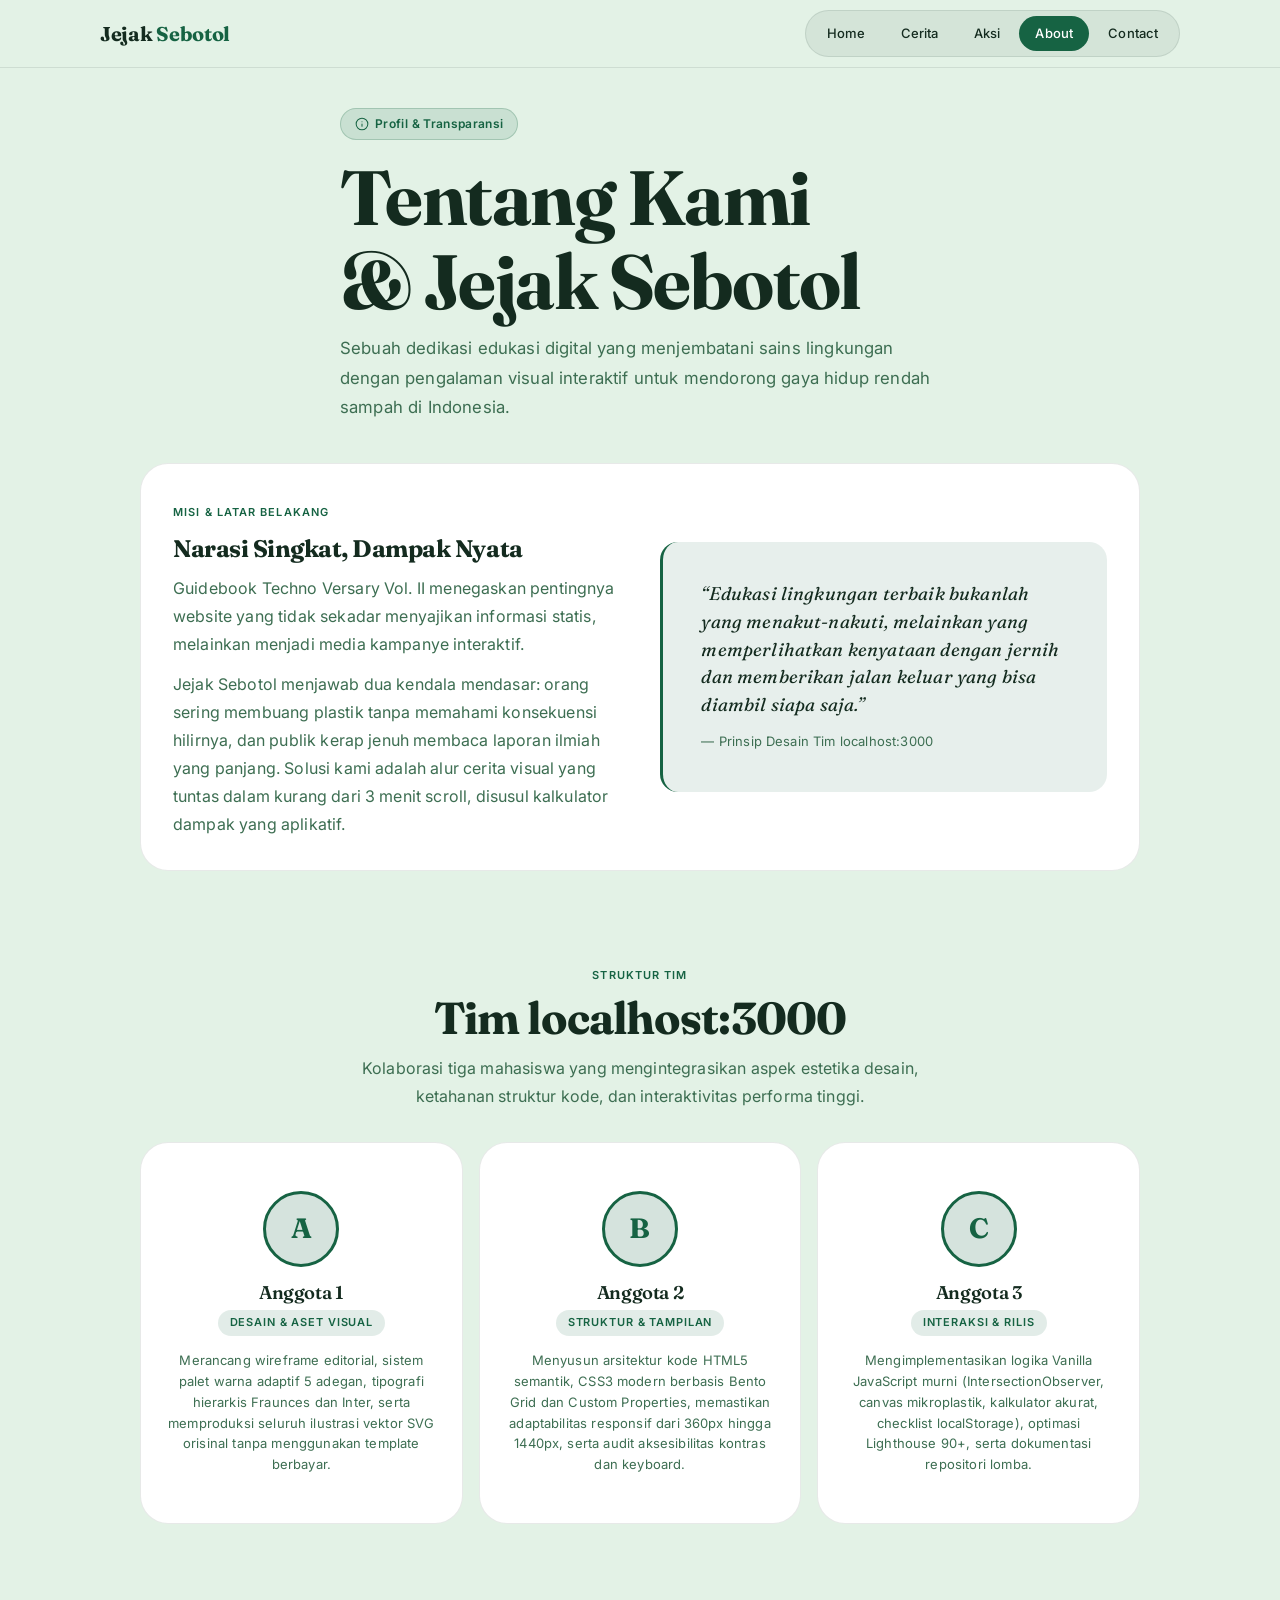
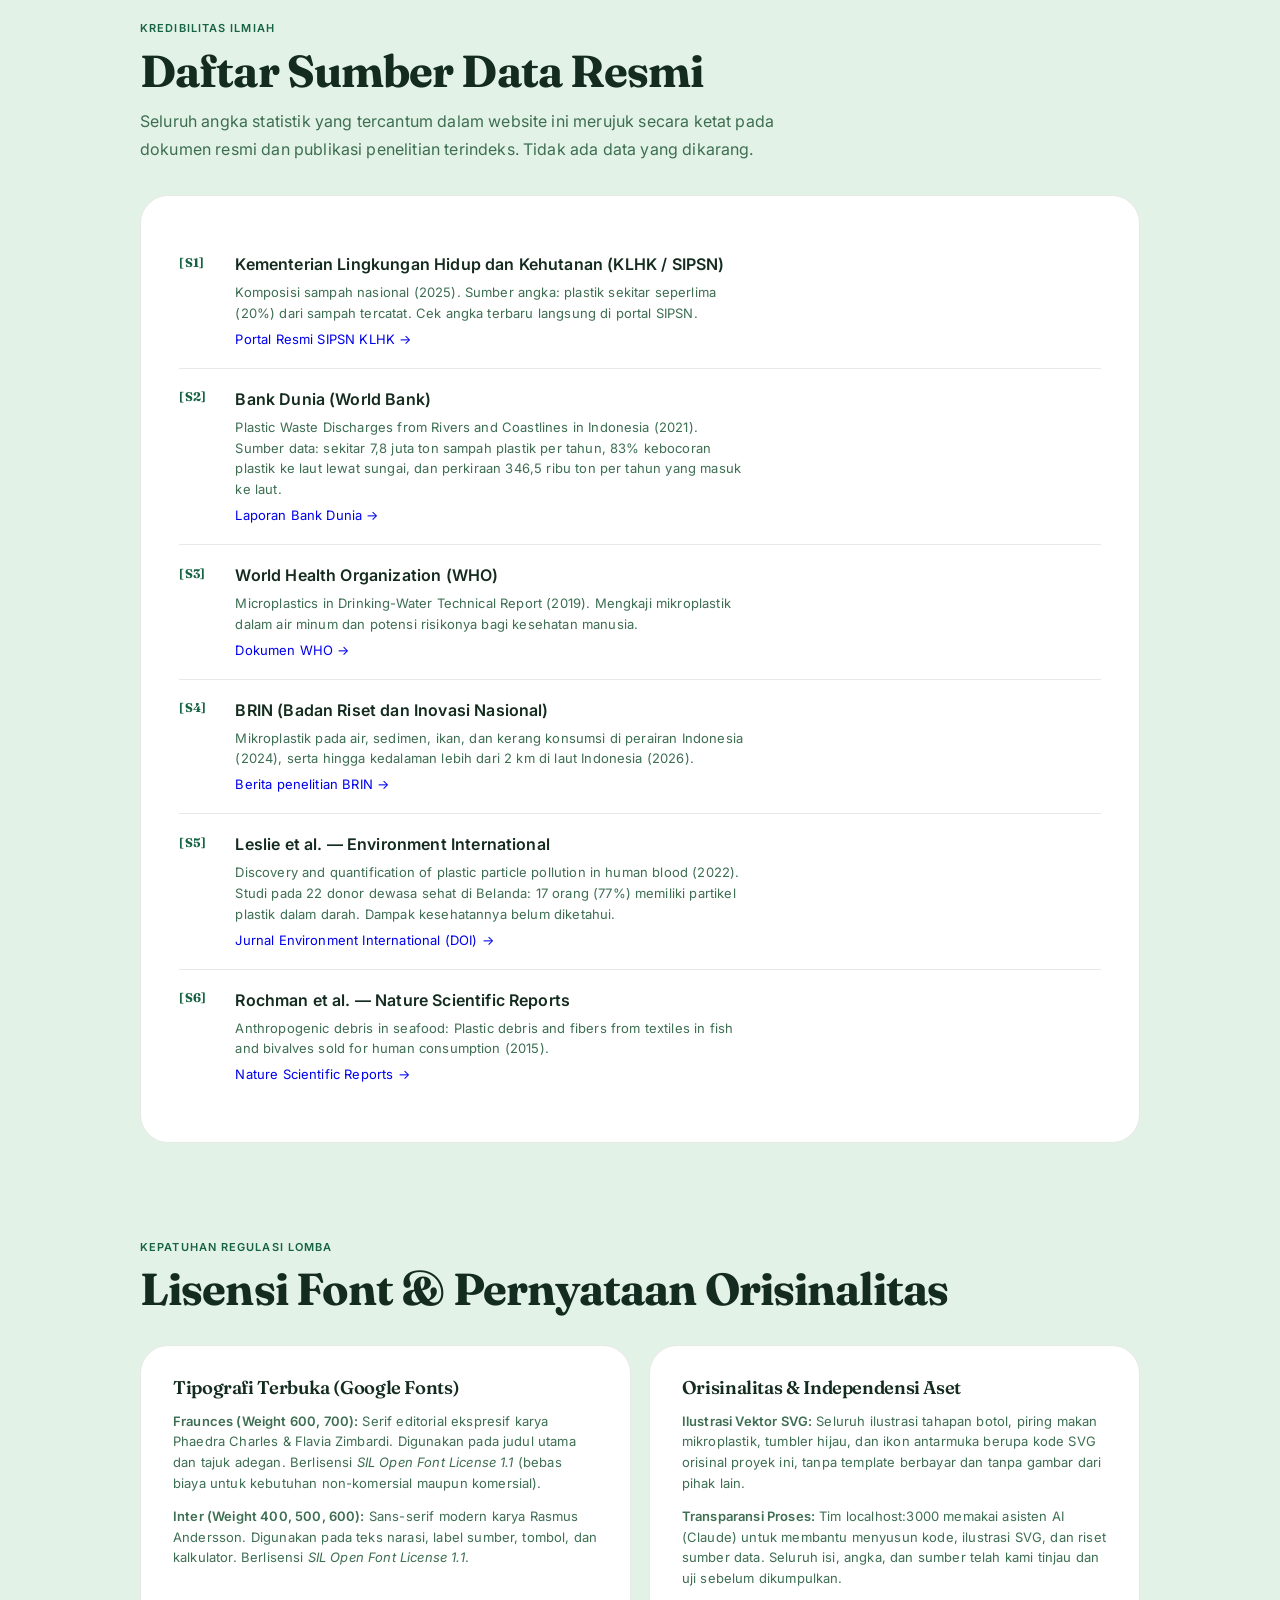
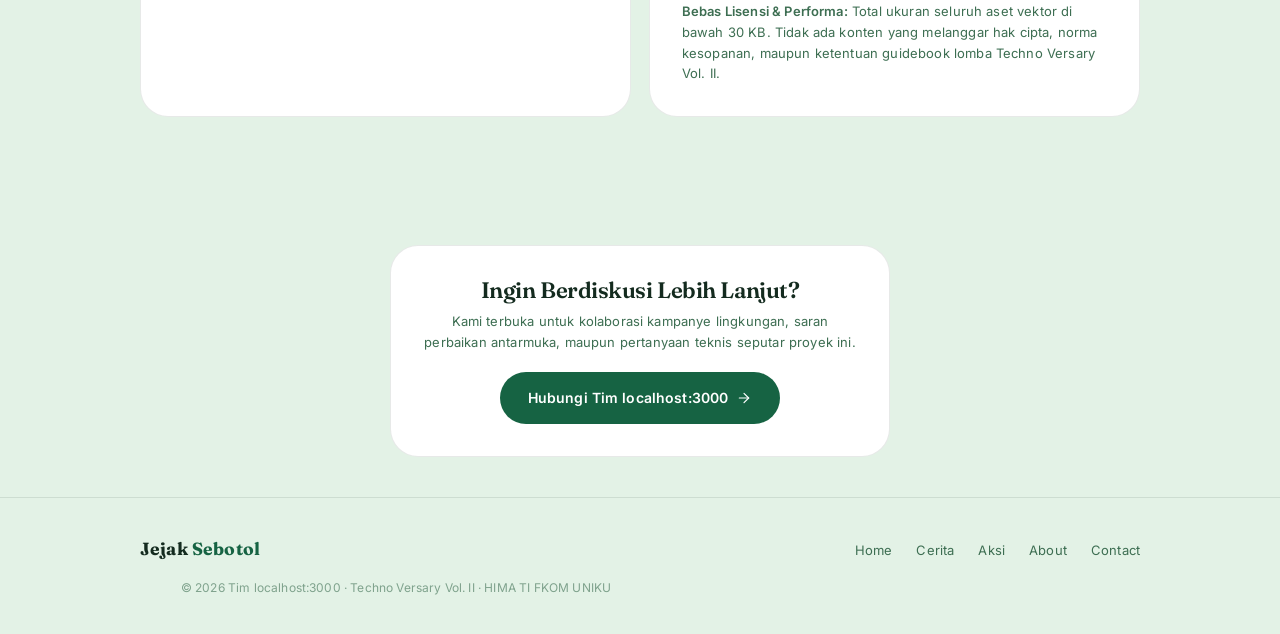
==== about.html @ f209c32a "first commit" ====
<!DOCTYPE html>
<html lang="id">
<head>
  <meta charset="UTF-8">
  <meta name="viewport" content="width=device-width, initial-scale=1.0">
  <title>About | Jejak Sebotol — Tim localhost:3000 &amp; Transparansi Data</title>
  <meta name="description" content="Profil pengembang Tim localhost:3000, pembagian peran anggota, misi edukasi lingkungan, rincian sumber data resmi, serta transparansi lisensi font dan aset orisinal.">
  <meta name="theme-color" content="#E3F2E6">

  <!-- Google Fonts: Fraunces (600, 700) + Inter (400, 500, 600) -->
  <link rel="preconnect" href="https://fonts.googleapis.com">
  <link rel="preconnect" href="https://fonts.gstatic.com" crossorigin>
  <link rel="stylesheet" href="https://fonts.googleapis.com/css2?family=Fraunces:ital,opsz,wght@0,9..144,600;0,9..144,700;1,9..144,600&family=Inter:wght@400;500;600&display=swap">

  <link rel="stylesheet" href="css/style.css">
  <link rel="stylesheet" href="css/animations.css">
  <noscript><style>.fade-up{opacity:1!important;transform:none!important}</style></noscript>
  <link rel="icon" href="data:image/svg+xml,%3Csvg xmlns='http://www.w3.org/2000/svg' viewBox='0 0 60 140'%3E%3Crect x='22' y='2' width='16' height='12' rx='3' fill='%231E6FD9'/%3E%3Cpath d='M20 14h20l8 22v92a8 8 0 0 1-8 8H20a8 8 0 0 1-8-8V36z' fill='%23BFE3F2' stroke='%231E6FD9' stroke-width='3'/%3E%3C/svg%3E">
</head>
<body data-theme="aksi">
  <!-- Skip link -->
  <a href="#main-content" class="skip-link">Langsung ke konten utama</a>

  <!-- ══ NAVBAR KAPSUL ══ -->
  <header class="navbar" role="banner">
    <div class="navbar__inner">
      <a href="index.html" class="logo" aria-label="Jejak Sebotol — Halaman Utama">
        Jejak <span class="logo__accent">Sebotol</span>
      </a>

      <button class="nav-toggle" aria-label="Buka menu navigasi" aria-expanded="false" aria-controls="nav-links">
        <span></span><span></span><span></span>
      </button>

      <nav aria-label="Navigasi utama">
        <ul class="nav-links" id="nav-links" role="list">
          <li><a href="index.html">Home</a></li>
          <li><a href="cerita.html">Cerita</a></li>
          <li><a href="aksi.html">Aksi</a></li>
          <li><a href="about.html">About</a></li>
          <li><a href="contact.html">Contact</a></li>
        </ul>
      </nav>
    </div>
  </header>

  <!-- ══ MAIN CONTENT ══ -->
  <main id="main-content">

    <!-- ── HEADER HALAMAN ── -->
    <section class="section section--tight" aria-labelledby="about-title">
      <div class="container" style="max-width: 68ch;">
        <div class="chip mb-2">
          <svg width="14" height="14" viewBox="0 0 24 24" fill="none" stroke="currentColor" stroke-width="1.75" stroke-linecap="round" stroke-linejoin="round" aria-hidden="true"><circle cx="12" cy="12" r="10"/><line x1="12" y1="16" x2="12" y2="12"/><line x1="12" y1="8" x2="12.01" y2="8"/></svg>
          <span>Profil &amp; Transparansi</span>
        </div>
        <h1 id="about-title" class="fade-up">Tentang Kami &amp; Jejak Sebotol</h1>
        <p class="fade-up text-muted" style="margin-top: 0.6rem; font-size: 1.05rem;">
          Sebuah dedikasi edukasi digital yang menjembatani sains lingkungan dengan pengalaman visual interaktif untuk mendorong gaya hidup rendah sampah di Indonesia.
        </p>
      </div>
    </section>

    <!-- ── MISI KAMPANYE ── -->
    <section class="section" aria-labelledby="mission-title" style="padding-top: 0;">
      <div class="container">
        <div class="card fade-up" style="display: grid; grid-template-columns: 1fr 1fr; gap: 2.5rem; align-items: center;">

          <div class="flow-sm">
            <span class="label-xs text-accent">Misi &amp; Latar Belakang</span>
            <h2 id="mission-title" style="font-size: 1.5rem;">Narasi Singkat, Dampak Nyata</h2>
            <p class="text-muted">
              Guidebook Techno Versary Vol. II menegaskan pentingnya website yang tidak sekadar menyajikan informasi statis, melainkan menjadi media kampanye interaktif.
            </p>
            <p class="text-muted">
              Jejak Sebotol menjawab dua kendala mendasar: orang sering membuang plastik tanpa memahami konsekuensi hilirnya, dan publik kerap jenuh membaca laporan ilmiah yang panjang. Solusi kami adalah alur cerita visual yang tuntas dalam kurang dari 3 menit scroll, disusul kalkulator dampak yang aplikatif.
            </p>
          </div>

          <div style="background: color-mix(in srgb, var(--accent) 10%, transparent); padding: clamp(1.5rem, 3vw, 2.5rem); border-radius: var(--r-md); border-left: 3px solid var(--accent);">
            <blockquote style="font-family: 'Fraunces', serif; font-size: 1.15rem; line-height: 1.5; color: var(--fg); font-style: italic;">
              &ldquo;Edukasi lingkungan terbaik bukanlah yang menakut-nakuti, melainkan yang memperlihatkan kenyataan dengan jernih dan memberikan jalan keluar yang bisa diambil siapa saja.&rdquo;
            </blockquote>
            <cite style="display: block; margin-top: 0.75rem; font-size: 0.8125rem; color: var(--fg-muted); font-style: normal;">
              &mdash; Prinsip Desain Tim localhost:3000
            </cite>
          </div>

        </div>
      </div>
    </section>

    <!-- ── PROFIL TIM (3 ANGGOTA) ── -->
    <section class="section" aria-labelledby="team-heading" style="padding-top: 0;">
      <div class="container">

        <div class="text-center mb-4 fade-up" style="max-width: 58ch; margin-inline: auto;">
          <span class="label-xs text-accent">Struktur Tim</span>
          <h2 id="team-heading" style="margin-top: 0.35rem;">Tim localhost:3000</h2>
          <p class="text-muted">Kolaborasi tiga mahasiswa yang mengintegrasikan aspek estetika desain, ketahanan struktur kode, dan interaktivitas performa tinggi.</p>
        </div>

        <div class="team-grid">

          <!-- Anggota 1 -->
          <article class="team-card fade-up">
            <div class="team-avatar" aria-hidden="true">A</div>
            <h3 style="font-size: 1.15rem;">Anggota 1</h3>
            <span class="team-role">Desain &amp; Aset Visual</span>
            <p class="text-sm text-muted">
              Merancang wireframe editorial, sistem palet warna adaptif 5 adegan, tipografi hierarkis Fraunces dan Inter, serta memproduksi seluruh ilustrasi vektor SVG orisinal tanpa menggunakan template berbayar.
            </p>
          </article>

          <!-- Anggota 2 -->
          <article class="team-card fade-up">
            <div class="team-avatar" aria-hidden="true">B</div>
            <h3 style="font-size: 1.15rem;">Anggota 2</h3>
            <span class="team-role">Struktur &amp; Tampilan</span>
            <p class="text-sm text-muted">
              Menyusun arsitektur kode HTML5 semantik, CSS3 modern berbasis Bento Grid dan Custom Properties, memastikan adaptabilitas responsif dari 360px hingga 1440px, serta audit aksesibilitas kontras dan keyboard.
            </p>
          </article>

          <!-- Anggota 3 -->
          <article class="team-card fade-up">
            <div class="team-avatar" aria-hidden="true">C</div>
            <h3 style="font-size: 1.15rem;">Anggota 3</h3>
            <span class="team-role">Interaksi &amp; Rilis</span>
            <p class="text-sm text-muted">
              Mengimplementasikan logika Vanilla JavaScript murni (IntersectionObserver, canvas mikroplastik, kalkulator akurat, checklist localStorage), optimasi Lighthouse 90+, serta dokumentasi repositori lomba.
            </p>
          </article>

        </div>

      </div>
    </section>

    <!-- ── DAFTAR SUMBER DATA RESMI ── -->
    <section class="section" aria-labelledby="sources-heading" style="padding-top: 0;">
      <div class="container">

        <div class="mb-4 fade-up">
          <span class="label-xs text-accent">Kredibilitas Ilmiah</span>
          <h2 id="sources-heading" style="margin-top: 0.35rem;">Daftar Sumber Data Resmi</h2>
          <p class="text-muted">Seluruh angka statistik yang tercantum dalam website ini merujuk secara ketat pada dokumen resmi dan publikasi penelitian terindeks. Tidak ada data yang dikarang.</p>
        </div>

        <div class="card fade-up" style="padding: clamp(1.5rem, 3vw, 2.5rem);">
          <ul class="sources-list" role="list">

            <li>
              <span class="source-code">[S1]</span>
              <div>
                <strong>Kementerian Lingkungan Hidup dan Kehutanan (KLHK / SIPSN)</strong>
                <p class="text-sm text-muted" style="margin-top: 0.25rem;">
                  Komposisi sampah nasional (2025). Sumber angka: plastik sekitar seperlima (20%) dari sampah tercatat. Cek angka terbaru langsung di portal SIPSN.
                </p>
                <a href="https://portal-sipsn.kemenlh.go.id/data/komposisi-sampah" target="_blank" rel="noopener noreferrer" class="text-sm" style="display: inline-block; margin-top: 0.25rem;">
                  Portal Resmi SIPSN KLHK &rarr;
                </a>
              </div>
            </li>

            <li>
              <span class="source-code">[S2]</span>
              <div>
                <strong>Bank Dunia (World Bank)</strong>
                <p class="text-sm text-muted" style="margin-top: 0.25rem;">
                  Plastic Waste Discharges from Rivers and Coastlines in Indonesia (2021). Sumber data: sekitar 7,8 juta ton sampah plastik per tahun, 83% kebocoran plastik ke laut lewat sungai, dan perkiraan 346,5 ribu ton per tahun yang masuk ke laut.
                </p>
                <a href="https://www.worldbank.org/en/country/indonesia/publication/plastic-waste-discharges-from-rivers-and-coastlines-in-indonesia" target="_blank" rel="noopener noreferrer" class="text-sm" style="display: inline-block; margin-top: 0.25rem;">
                  Laporan Bank Dunia &rarr;
                </a>
              </div>
            </li>

            <li>
              <span class="source-code">[S3]</span>
              <div>
                <strong>World Health Organization (WHO)</strong>
                <p class="text-sm text-muted" style="margin-top: 0.25rem;">
                  Microplastics in Drinking-Water Technical Report (2019). Mengkaji mikroplastik dalam air minum dan potensi risikonya bagi kesehatan manusia.
                </p>
                <a href="https://www.who.int/publications/i/item/9789241516198" target="_blank" rel="noopener noreferrer" class="text-sm" style="display: inline-block; margin-top: 0.25rem;">
                  Dokumen WHO &rarr;
                </a>
              </div>
            </li>

            <li>
              <span class="source-code">[S4]</span>
              <div>
                <strong>BRIN (Badan Riset dan Inovasi Nasional)</strong>
                <p class="text-sm text-muted" style="margin-top: 0.25rem;">
                  Mikroplastik pada air, sedimen, ikan, dan kerang konsumsi di perairan Indonesia (2024), serta hingga kedalaman lebih dari 2 km di laut Indonesia (2026).
                </p>
                <a href="https://www.cnbcindonesia.com/lifestyle/20260315135132-33-719154/mikroplastik-ditemukan-hingga-24-km-di-bawah-laut-ri-ini-bahayanya/amp" target="_blank" rel="noopener noreferrer" class="text-sm" style="display: inline-block; margin-top: 0.25rem;">
                  Berita penelitian BRIN &rarr;
                </a>
              </div>
            </li>

            <li>
              <span class="source-code">[S5]</span>
              <div>
                <strong>Leslie et al. &mdash; Environment International</strong>
                <p class="text-sm text-muted" style="margin-top: 0.25rem;">
                  Discovery and quantification of plastic particle pollution in human blood (2022). Studi pada 22 donor dewasa sehat di Belanda: 17 orang (77%) memiliki partikel plastik dalam darah. Dampak kesehatannya belum diketahui.
                </p>
                <a href="https://doi.org/10.1016/j.envint.2022.107199" target="_blank" rel="noopener noreferrer" class="text-sm" style="display: inline-block; margin-top: 0.25rem;">
                  Jurnal Environment International (DOI) &rarr;
                </a>
              </div>
            </li>

            <li>
              <span class="source-code">[S6]</span>
              <div>
                <strong>Rochman et al. &mdash; Nature Scientific Reports</strong>
                <p class="text-sm text-muted" style="margin-top: 0.25rem;">
                  Anthropogenic debris in seafood: Plastic debris and fibers from textiles in fish and bivalves sold for human consumption (2015).
                </p>
                <a href="https://www.nature.com/articles/srep14340" target="_blank" rel="noopener noreferrer" class="text-sm" style="display: inline-block; margin-top: 0.25rem;">
                  Nature Scientific Reports &rarr;
                </a>
              </div>
            </li>

          </ul>
        </div>

      </div>
    </section>

    <!-- ── LISENSI FONT & KREDIT ASET ── -->
    <section class="section" aria-labelledby="license-heading" style="padding-top: 0;">
      <div class="container">

        <div class="mb-4 fade-up">
          <span class="label-xs text-accent">Kepatuhan Regulasi Lomba</span>
          <h2 id="license-heading" style="margin-top: 0.35rem;">Lisensi Font &amp; Pernyataan Orisinalitas</h2>
        </div>

        <div class="bento bento--2 fade-up">

          <!-- Tipografi -->
          <article class="card">
            <h3 style="font-size: 1.15rem; margin-bottom: 0.75rem;">Tipografi Terbuka (Google Fonts)</h3>
            <ul class="flow-sm text-sm text-muted">
              <li>
                <strong>Fraunces (Weight 600, 700):</strong> Serif editorial ekspresif karya Phaedra Charles &amp; Flavia Zimbardi. Digunakan pada judul utama dan tajuk adegan. Berlisensi <em>SIL Open Font License 1.1</em> (bebas biaya untuk kebutuhan non-komersial maupun komersial).
              </li>
              <li>
                <strong>Inter (Weight 400, 500, 600):</strong> Sans-serif modern karya Rasmus Andersson. Digunakan pada teks narasi, label sumber, tombol, dan kalkulator. Berlisensi <em>SIL Open Font License 1.1</em>.
              </li>
            </ul>
          </article>

          <!-- Aset & Orisinalitas -->
          <article class="card">
            <h3 style="font-size: 1.15rem; margin-bottom: 0.75rem;">Orisinalitas &amp; Independensi Aset</h3>
            <ul class="flow-sm text-sm text-muted">
              <li>
                <strong>Ilustrasi Vektor SVG:</strong> Seluruh ilustrasi tahapan botol, piring makan mikroplastik, tumbler hijau, dan ikon antarmuka berupa kode SVG orisinal proyek ini, tanpa template berbayar dan tanpa gambar dari pihak lain.
              </li>
              <li>
                <strong>Transparansi Proses:</strong> Tim localhost:3000 memakai asisten AI (Claude) untuk membantu menyusun kode, ilustrasi SVG, dan riset sumber data. Seluruh isi, angka, dan sumber telah kami tinjau dan uji sebelum dikumpulkan.
              </li>
              <li>
                <strong>Bebas Lisensi &amp; Performa:</strong> Total ukuran seluruh aset vektor di bawah 30 KB. Tidak ada konten yang melanggar hak cipta, norma kesopanan, maupun ketentuan guidebook lomba Techno Versary Vol. II.
              </li>
            </ul>
          </article>

        </div>

      </div>
    </section>

    <!-- ── NAVIGASI LANJUTAN KE CONTACT ── -->
    <section class="section section--tight text-center" aria-label="Navigasi ke Contact">
      <div class="container" style="max-width: 580px;">
        <div class="card fade-up">
          <h3>Ingin Berdiskusi Lebih Lanjut?</h3>
          <p class="text-muted text-sm" style="margin: 0.5rem auto 1.25rem;">
            Kami terbuka untuk kolaborasi kampanye lingkungan, saran perbaikan antarmuka, maupun pertanyaan teknis seputar proyek ini.
          </p>
          <a href="contact.html" class="btn btn-primary">
            <span>Hubungi Tim localhost:3000</span>
            <svg width="15" height="15" viewBox="0 0 24 24" fill="none" stroke="currentColor" stroke-width="1.75" stroke-linecap="round" stroke-linejoin="round" aria-hidden="true"><line x1="5" y1="12" x2="19" y2="12"/><polyline points="12 5 19 12 12 19"/></svg>
          </a>
        </div>
      </div>
    </section>

  </main>

  <!-- ══ FOOTER KONSISTEN ══ -->
  <footer class="footer" role="contentinfo">
    <div class="container">
      <div class="footer__inner">
        <span class="footer__brand">Jejak <span class="footer__brand-accent">Sebotol</span></span>
        <ul class="footer__nav" role="list">
          <li><a href="index.html">Home</a></li>
          <li><a href="cerita.html">Cerita</a></li>
          <li><a href="aksi.html">Aksi</a></li>
          <li><a href="about.html">About</a></li>
          <li><a href="contact.html">Contact</a></li>
        </ul>
      </div>
      <p class="footer__copy">
        &copy; 2026 Tim localhost:3000 &middot; Techno Versary Vol. II &middot; HIMA TI FKOM UNIKU
      </p>
    </div>
  </footer>

  <script src="js/script.js"></script>
</body>
</html>
---- css/style.css ----
/* ============================================================
   JEJAK SEBOTOL — style.css  (v2 — full redesign)
   Tim localhost:3000 | Techno Versary Vol. II
   Fonts: Fraunces 600/700 (judul) + Inter 400/500/600 (body)
   ============================================================ */

/* ── 0. Google Fonts ──────────────────────────────────────── */
@import url('https://fonts.googleapis.com/css2?family=Fraunces:ital,opsz,wght@0,9..144,600;0,9..144,700;1,9..144,600&family=Inter:wght@400;500;600&display=swap');

/* ── 1. Design Tokens ─────────────────────────────────────── */
:root {
  /* Spacing scale */
  --space-1:  0.25rem;
  --space-2:  0.5rem;
  --space-3:  0.75rem;
  --space-4:  1rem;
  --space-5:  1.5rem;
  --space-6:  2rem;
  --space-7:  3rem;
  --space-8:  4rem;
  --space-9:  6rem;

  /* Radius */
  --r-sm:   10px;
  --r-md:   18px;
  --r-lg:   28px;
  --r-xl:   40px;
  --r-pill: 999px;

  /* Shadows */
  --sh-sm: 0 1px 4px rgba(0,0,0,0.07), 0 2px 8px rgba(0,0,0,0.05);
  --sh-md: 0 4px 16px rgba(0,0,0,0.09), 0 8px 32px rgba(0,0,0,0.06);
  --sh-lg: 0 16px 48px rgba(0,0,0,0.13), 0 4px 16px rgba(0,0,0,0.07);

  /* Nav height */
  --nav-h: 68px;

  /* Easing — buttery smooth */
  --ease-out: cubic-bezier(0.22, 1, 0.36, 1);
  --ease-in-out: cubic-bezier(0.37, 0, 0.63, 1);

  /* Transition durations */
  --dur-fast:  0.22s;
  --dur-mid:   0.45s;
  --dur-slow:  0.75s;
  --dur-bg:    0.9s;

  /* Transition presets */
  --t-fast:  var(--dur-fast) var(--ease-out);
  --t-mid:   var(--dur-mid)  var(--ease-out);
  --t-slow:  var(--dur-slow) var(--ease-out);
  --t-bg:    background-color var(--dur-bg) var(--ease-out),
             color            var(--dur-bg) var(--ease-out);
}

/* ── 2. Colour Themes (data-theme on <body>) ──────────────── */

/* Default / Scene 1 — Warm Cream */
:root,
body[data-theme="rumah"] {
  --bg:         #F4EBD9;
  --bg-card:    #FFFFFF;
  --fg:         #26211A;
  --fg-muted:   #7A6855;
  --fg-on-card: #26211A;
  --accent:     #1E6FD9;
  --accent-dk:  #1557B0;
  --accent-lt:  #D6E8FC;
  --accent-on:  #FFFFFF;
  --border:     rgba(38,33,26,0.10);
  --overlay:    rgba(244,235,217,0.80);
}

/* Scene 2 — Murky River */
body[data-theme="sungai"] {
  --bg:         #6F6350;
  --bg-card:    rgba(255,255,255,0.10);
  --fg:         #F8F5EE;
  --fg-muted:   #D4C4A0;
  --fg-on-card: #F8F5EE;
  --accent:     #F1D38A;
  --accent-dk:  #D4A83C;
  --accent-lt:  rgba(241,211,138,0.18);
  --accent-on:  #26211A;
  --border:     rgba(248,245,238,0.14);
  --overlay:    rgba(111,99,80,0.80);
}

/* Scene 3 — Deep Ocean */
body[data-theme="laut"] {
  --bg:         #0B3C49;
  --bg-card:    rgba(255,255,255,0.08);
  --fg:         #F0F8FA;
  --fg-muted:   #89C4D2;
  --fg-on-card: #F0F8FA;
  --accent:     #6FD0E8;
  --accent-dk:  #3DB8D4;
  --accent-lt:  rgba(111,208,232,0.16);
  --accent-on:  #0B3C49;
  --border:     rgba(111,208,232,0.18);
  --overlay:    rgba(11,60,73,0.80);
}

/* Scene 4 — Dark Warning */
body[data-theme="piring"] {
  --bg:         #1F2A30;
  --bg-card:    rgba(255,255,255,0.07);
  --fg:         #F3F6F8;
  --fg-muted:   #8A9EA6;
  --fg-on-card: #F3F6F8;
  --accent:     #F1D38A;
  --accent-dk:  #D4A83C;
  --accent-lt:  rgba(241,211,138,0.14);
  --accent-on:  #1F2A30;
  --border:     rgba(241,211,138,0.14);
  --overlay:    rgba(31,42,48,0.80);
}

/* Scene 5 / Aksi / About / Contact — Hope Green */
body[data-theme="aksi"],
body[data-theme="harapan"] {
  --bg:         #E3F2E6;
  --bg-card:    #FFFFFF;
  --fg:         #142B1F;
  --fg-muted:   #3D6E52;
  --fg-on-card: #142B1F;
  --accent:     #1F8A5B;
  --accent-dk:  #166343;
  --accent-lt:  #C8EDD7;
  --accent-on:  #FFFFFF;
  --border:     rgba(20,43,31,0.10);
  --overlay:    rgba(227,242,230,0.80);
}

/* ── 3. Reset ─────────────────────────────────────────────── */
*, *::before, *::after {
  box-sizing: border-box;
  margin: 0;
  padding: 0;
}

html {
  scroll-behavior: smooth;
  -webkit-text-size-adjust: 100%;
  text-size-adjust: 100%;
}

img, svg { display: block; max-width: 100%; }
ul, ol   { list-style: none; }
button   { font: inherit; cursor: pointer; }
a        { text-decoration: none; }

/* ── 4. Base Typography ───────────────────────────────────── */
body {
  font-family: 'Inter', system-ui, -apple-system, sans-serif;
  font-size: clamp(0.9375rem, 1.4vw, 1rem);
  font-weight: 400;
  line-height: 1.75;
  letter-spacing: 0.01em;
  background-color: var(--bg);
  color: var(--fg);
  transition: var(--t-bg);
  min-height: 100vh;
  overflow-x: hidden;
  -webkit-font-smoothing: antialiased;
  -moz-osx-font-smoothing: grayscale;
}

/* Heading — Fraunces */
h1, h2, h3, h4, .display {
  font-family: 'Fraunces', Georgia, serif;
  font-weight: 700;
  line-height: 1.1;
  letter-spacing: -0.02em;
  text-wrap: balance;
}

h1      { font-size: clamp(2.4rem, 7vw, 4.8rem); }
h2      { font-size: clamp(1.75rem, 4vw, 2.8rem); margin-bottom: var(--space-3); }
h3      { font-size: clamp(1.1rem, 2vw, 1.4rem); font-weight: 600; }
.display{ font-size: clamp(2.8rem, 9vw, 6rem); line-height: 1.0; letter-spacing: -0.03em; }

/* Stat numbers use Fraunces */
.stat-num {
  font-family: 'Fraunces', Georgia, serif;
  font-size: clamp(2rem, 5vw, 3.2rem);
  font-weight: 700;
  color: var(--accent);
  display: block;
  line-height: 1;
  letter-spacing: -0.02em;
}

p         { max-width: 64ch; }
p + p     { margin-top: 0.9em; }
small, .text-sm { font-size: 0.8125rem; line-height: 1.6; }
strong    { font-weight: 600; }
em        { font-style: italic; }

.label-xs {
  font-size: 0.6875rem;
  font-weight: 600;
  letter-spacing: 0.1em;
  text-transform: uppercase;
}

/* Source citation */
.src-cite {
  display: inline-flex;
  align-items: center;
  gap: 0.3rem;
  font-size: 0.72rem;
  font-weight: 500;
  color: var(--fg-muted);
  margin-top: var(--space-3);
  padding: 0.2rem 0.6rem;
  border-radius: var(--r-sm);
  background: color-mix(in srgb, var(--fg) 7%, transparent);
  border: 1px solid var(--border);
}

/* ── 5. Layout ────────────────────────────────────────────── */
.container {
  width: 100%;
  max-width: 1080px;
  margin-inline: auto;
  padding-inline: clamp(1rem, 5vw, 2.5rem);
}

.section {
  padding-block: clamp(3rem, 7vw, 5.5rem);
}

.section--tight { padding-block: clamp(1.5rem, 3.5vw, 2.5rem); }

.flow > * + *    { margin-top: 1.4rem; }
.flow-sm > * + * { margin-top: 0.75rem; }

/* ── 6. Navbar ────────────────────────────────────────────── */
.navbar {
  position: sticky;
  top: 0;
  z-index: 100;
  height: var(--nav-h);
  display: flex;
  align-items: center;
  padding-inline: clamp(1rem, 5vw, 2.5rem);
  background: color-mix(in srgb, var(--bg) 84%, transparent);
  backdrop-filter: blur(20px) saturate(1.5);
  -webkit-backdrop-filter: blur(20px) saturate(1.5);
  border-bottom: 1px solid var(--border);
  transition: var(--t-bg),
              box-shadow var(--t-fast),
              border-color var(--dur-bg) var(--ease-out);
}

.navbar.scrolled { box-shadow: var(--sh-sm); }

.navbar__inner {
  display: flex;
  align-items: center;
  justify-content: space-between;
  width: 100%;
  max-width: 1080px;
  margin-inline: auto;
  gap: var(--space-4);
}

/* Logo */
.logo {
  font-family: 'Fraunces', Georgia, serif;
  font-size: 1.25rem;
  font-weight: 700;
  color: var(--fg);
  letter-spacing: -0.015em;
  flex-shrink: 0;
  transition: color var(--t-fast);
}
.logo__accent { color: var(--accent); transition: color var(--dur-bg) var(--ease-out); }

/* Pill nav */
.nav-links {
  display: flex;
  align-items: center;
  gap: 0.2rem;
  background: color-mix(in srgb, var(--fg) 7%, transparent);
  padding: 0.3rem;
  border-radius: var(--r-pill);
  border: 1px solid var(--border);
  transition: background var(--dur-bg) var(--ease-out),
              border-color var(--dur-bg) var(--ease-out);
}

.nav-links a {
  display: block;
  padding: 0.4rem 1rem;
  border-radius: var(--r-pill);
  font-size: 0.8125rem;
  font-weight: 500;
  color: var(--fg);
  letter-spacing: 0.01em;
  transition: background var(--t-fast), color var(--t-fast);
  white-space: nowrap;
}
.nav-links a:hover            { background: color-mix(in srgb, var(--accent) 12%, transparent); color: var(--accent); }
.nav-links a[aria-current],
.nav-links a.active           { background: var(--accent); color: var(--accent-on); }

/* Mobile hamburger */
.nav-toggle {
  display: none;
  flex-direction: column;
  gap: 5px;
  padding: 8px 6px;
  background: none;
  border: none;
  border-radius: var(--r-sm);
  transition: background var(--t-fast);
}
.nav-toggle:hover { background: color-mix(in srgb, var(--fg) 8%, transparent); }
.nav-toggle span {
  display: block;
  width: 22px;
  height: 2px;
  background: var(--fg);
  border-radius: 2px;
  transition: transform var(--t-mid), opacity var(--t-fast);
}
.nav-toggle[aria-expanded="true"] span:nth-child(1) { transform: translateY(7px) rotate(45deg); }
.nav-toggle[aria-expanded="true"] span:nth-child(2) { opacity: 0; transform: scaleX(0); }
.nav-toggle[aria-expanded="true"] span:nth-child(3) { transform: translateY(-7px) rotate(-45deg); }

/* ── 7. Buttons ───────────────────────────────────────────── */
.btn {
  display: inline-flex;
  align-items: center;
  justify-content: center;
  gap: 0.5rem;
  padding: 0.72rem 1.6rem;
  border-radius: var(--r-pill);
  font-family: 'Inter', sans-serif;
  font-size: 0.875rem;
  font-weight: 600;
  letter-spacing: 0.01em;
  border: 2px solid transparent;
  transition: transform var(--t-fast),
              box-shadow var(--t-fast),
              background var(--t-fast),
              color var(--t-fast),
              border-color var(--t-fast),
              filter var(--t-fast);
  user-select: none;
  -webkit-user-select: none;
  cursor: pointer;
}
.btn:hover  { transform: translateY(-2px); box-shadow: var(--sh-md); }
.btn:active { transform: translateY(0);    box-shadow: var(--sh-sm); }

.btn-primary { background: var(--accent); color: var(--accent-on); }
.btn-primary:hover { background: var(--accent-dk); color: var(--accent-on); }

.btn-outline { background: transparent; color: var(--accent); border-color: var(--accent); }
.btn-outline:hover { background: var(--accent); color: var(--accent-on); }

.btn-ghost {
  background: color-mix(in srgb, var(--fg) 8%, transparent);
  color: var(--fg);
  border-color: var(--border);
}
.btn-ghost:hover { background: color-mix(in srgb, var(--fg) 14%, transparent); color: var(--fg); }

.btn-sm { padding: 0.5rem 1.1rem; font-size: 0.8125rem; }
.btn-lg { padding: 0.9rem 2.2rem; font-size: 0.9375rem; }

.btn svg { width: 16px; height: 16px; flex-shrink: 0; }

/* ── 8. Cards / Bento ─────────────────────────────────────── */
.bento {
  display: grid;
  gap: 1.1rem;
}
.bento--3 { grid-template-columns: repeat(3, 1fr); }
.bento--2 { grid-template-columns: repeat(2, 1fr); }
.bento--auto { grid-template-columns: repeat(auto-fill, minmax(260px,1fr)); }

.card {
  background: var(--bg-card);
  border: 1px solid var(--border);
  border-radius: var(--r-lg);
  padding: clamp(1.4rem, 2.5vw, 2rem);
  transition: transform var(--t-mid),
              box-shadow var(--t-mid),
              background var(--dur-bg) var(--ease-out),
              border-color var(--dur-bg) var(--ease-out);
  position: relative;
  overflow: hidden;
}
.card:hover { transform: translateY(-3px); box-shadow: var(--sh-md); }

.card--accent {
  background: var(--accent);
  color: var(--accent-on);
  border-color: transparent;
}
.card--accent .stat-num   { color: var(--accent-on); }
.card--accent .src-cite   { background: rgba(255,255,255,0.18); color: rgba(255,255,255,0.85); border-color: rgba(255,255,255,0.2); }
.card--accent .text-muted { color: rgba(255,255,255,0.80); }

.card__icon {
  width: 44px;
  height: 44px;
  display: flex;
  align-items: center;
  justify-content: center;
  border-radius: var(--r-sm);
  background: color-mix(in srgb, var(--accent) 14%, transparent);
  margin-bottom: var(--space-4);
  color: var(--accent);
  transition: background var(--dur-bg) var(--ease-out);
}

.card--wide { grid-column: span 2; }
.card--tall { grid-row: span 2; }

/* Photo card with overlay */
.card--photo {
  background-size: cover;
  background-position: center;
  color: #fff;
  border: none;
  min-height: 260px;
  display: flex;
  flex-direction: column;
  justify-content: flex-end;
}
.card--photo::before {
  content: '';
  position: absolute;
  inset: 0;
  background: linear-gradient(to top, rgba(0,0,0,0.70) 0%, rgba(0,0,0,0.20) 60%, transparent 100%);
  border-radius: inherit;
  z-index: 0;
}
.card--photo > * { position: relative; z-index: 1; }

/* ── 9. Hero ──────────────────────────────────────────────── */
.hero {
  min-height: calc(100vh - var(--nav-h));
  display: grid;
  grid-template-columns: 1fr 1fr;
  align-items: center;
  gap: clamp(2rem, 5vw, 4rem);
  padding-block: clamp(2.5rem, 6vh, 4.5rem);
}

.hero__text h1  { margin-bottom: var(--space-5); }
.hero__text > p { margin-bottom: var(--space-6); font-size: 1.0625rem; color: var(--fg-muted); }

.hero__visual {
  display: flex;
  align-items: center;
  justify-content: center;
}

/* ── 10. Scroll Hint ──────────────────────────────────────── */
.scroll-hint {
  display: flex;
  flex-direction: column;
  align-items: center;
  gap: 0.4rem;
  padding: 0.5rem 0 2rem;
  color: var(--fg-muted);
  font-size: 0.75rem;
  font-weight: 500;
  letter-spacing: 0.08em;
  text-transform: uppercase;
  animation: scrollHint 2.2s var(--ease-in-out) infinite;
}
.scroll-hint svg {
  width: 20px; height: 20px;
  color: var(--fg-muted);
  animation: scrollBounce 2.2s var(--ease-in-out) infinite;
}
@keyframes scrollBounce {
  0%, 100% { transform: translateY(0); }
  50%       { transform: translateY(6px); }
}
@keyframes scrollHint {
  0%, 60%, 100% { opacity: 0.7; }
  30%            { opacity: 1; }
}

/* ── 11. Story Page Layout ────────────────────────────────── */
.story-layout {
  display: grid;
  grid-template-columns: 46% 54%;
}

/* Left column: sticky bottle stage */
.bottle-stage {
  position: sticky;
  top: var(--nav-h);
  height: calc(100vh - var(--nav-h));
  display: flex;
  flex-direction: column;
  align-items: center;
  justify-content: center;
  gap: var(--space-4);
  padding: var(--space-6);
  overflow: hidden;
  border-right: 1px solid var(--border);
  transition: border-color var(--dur-bg) var(--ease-out);
}

/* Ambient background glow */
.stage-glow {
  position: absolute;
  inset: 0;
  pointer-events: none;
  background: radial-gradient(ellipse 60% 50% at 50% 60%, color-mix(in srgb, var(--accent) 14%, transparent), transparent 70%);
  transition: background var(--dur-bg) var(--ease-out);
}

/* Illustration switching */
.stage-illus {
  width: 100%;
  max-width: 260px;
  height: auto;
  position: absolute;
  top: 50%;
  left: 50%;
  transform: translate(-50%, -50%);
  opacity: 0;
  pointer-events: none;
  transition: opacity var(--dur-slow) var(--ease-out),
              transform var(--dur-slow) var(--ease-out);
  filter: drop-shadow(0 20px 40px rgba(0,0,0,0.18));
}

.stage-illus.active {
  opacity: 1;
  position: relative;
  top: auto; left: auto;
  transform: none;
  pointer-events: auto;
}

/* Per-scene animations */
.stage-illus[data-for="scene-1"].active { animation: floatUp 4s var(--ease-in-out) infinite; }
.stage-illus[data-for="scene-2"].active { animation: tiltRock 6s var(--ease-in-out) infinite; }
.stage-illus[data-for="scene-3"].active { animation: sinkDrift 9s var(--ease-in-out) infinite; }
.stage-illus[data-for="scene-4"].active { animation: platePulse 5s var(--ease-in-out) infinite; }
.stage-illus[data-for="scene-5"].active { animation: floatUp 3.6s var(--ease-in-out) infinite; }

@keyframes floatUp    { 0%,100%{transform:translateY(0)} 50%{transform:translateY(-14px)} }
@keyframes tiltRock   { 0%,100%{transform:rotate(-25deg) translateY(0)} 50%{transform:rotate(-20deg) translateY(-10px)} }
@keyframes sinkDrift  { 0%,100%{transform:rotate(-110deg) translateY(0)} 50%{transform:rotate(-116deg) translateY(8px)} }
@keyframes platePulse { 0%,100%{transform:scale(1)} 50%{transform:scale(1.04) translateY(-5px)} }

.stage-label {
  font-size: 0.6875rem;
  font-weight: 600;
  letter-spacing: 0.12em;
  text-transform: uppercase;
  color: var(--accent);
  opacity: 0.75;
  transition: color var(--dur-bg) var(--ease-out);
  text-align: center;
  position: relative;
  z-index: 1;
}

/* Progress dots */
.stage-dots {
  display: flex;
  gap: 0.4rem;
  position: relative;
  z-index: 1;
}
.stage-dot {
  width: 6px;
  height: 6px;
  border-radius: 50%;
  background: var(--fg);
  opacity: 0.2;
  border: none;
  padding: 0;
  transition: opacity var(--t-fast), transform var(--t-fast), background var(--t-fast);
  cursor: pointer;
}
.stage-dot.active { opacity: 1; transform: scale(1.5); background: var(--accent); }

/* Right column: scenes */
.scene {
  min-height: 100vh;
  display: flex;
  flex-direction: column;
  justify-content: center;
  padding: clamp(3rem, 9vh, 6rem) clamp(1.5rem, 4vw, 3rem);
  position: relative;
  overflow: hidden;
}

.scene__badge {
  display: inline-flex;
  align-items: center;
  gap: 0.5rem;
  font-size: 0.6875rem;
  font-weight: 600;
  letter-spacing: 0.12em;
  text-transform: uppercase;
  color: var(--accent);
  margin-bottom: var(--space-4);
  transition: color var(--dur-bg) var(--ease-out);
}
.scene__badge-dot {
  width: 6px;
  height: 6px;
  border-radius: 50%;
  background: currentColor;
  flex-shrink: 0;
}

.scene__content { max-width: 510px; }
.scene__title   { margin-bottom: var(--space-5); }
.scene__body    { color: var(--fg-muted); line-height: 1.84; transition: color var(--dur-bg) var(--ease-out); }
.scene__body p + p { margin-top: 0.9em; }

/* Data callout inside scene */
.callout {
  margin: var(--space-6) 0;
  padding: var(--space-5) var(--space-5);
  background: color-mix(in srgb, var(--accent) 10%, transparent);
  border-left: 3px solid var(--accent);
  border-radius: 0 var(--r-sm) var(--r-sm) 0;
  transition: background var(--dur-bg) var(--ease-out),
              border-color var(--dur-bg) var(--ease-out);
}
.callout__num  { font-family:'Fraunces',serif; font-size:1.9rem; font-weight:700; color:var(--accent); display:block; line-height:1.1; letter-spacing:-0.02em; transition:color var(--dur-bg) var(--ease-out); }
.callout__desc { font-size:0.875rem; color:var(--fg-muted); margin-top:0.35rem; line-height:1.6; transition:color var(--dur-bg) var(--ease-out); }
.callout__src  { font-size:0.72rem; color:var(--fg-muted); margin-top:var(--space-3); opacity:0.75; }

/* ── 12. Progress Indicator (vertical, story page) ────────── */
.progress-indicator {
  position: fixed;
  right: 1.25rem;
  top: 50%;
  transform: translateY(-50%);
  z-index: 50;
  display: flex;
  flex-direction: column;
  align-items: center;
  gap: 0.6rem;
}

.pi-counter {
  font-family: 'Fraunces', serif;
  font-size: 0.65rem;
  font-weight: 700;
  color: var(--fg);
  opacity: 0.45;
  letter-spacing: 0.05em;
  writing-mode: vertical-rl;
  margin-bottom: 0.4rem;
  transition: color var(--dur-bg) var(--ease-out);
}

.pi-dots { display: flex; flex-direction: column; gap: 0.5rem; }

.pi-dot {
  width: 7px;
  height: 7px;
  border-radius: 50%;
  background: var(--fg);
  opacity: 0.2;
  border: none;
  padding: 0;
  cursor: pointer;
  transition: opacity var(--t-mid), transform var(--t-mid), background var(--t-fast);
}
.pi-dot.active        { opacity: 1; transform: scale(1.6); background: var(--accent); }
.pi-dot:hover:not(.active) { opacity: 0.5; transform: scale(1.3); }

/* ── 13. Fade-up Animation ────────────────────────────────── */
.fade-up {
  opacity: 0;
  transform: translateY(24px);
  transition: opacity var(--dur-slow) var(--ease-out),
              transform var(--dur-slow) var(--ease-out);
}
.fade-up.in-view { opacity: 1; transform: translateY(0); }
.fade-up:nth-child(2) { transition-delay: 0.1s; }
.fade-up:nth-child(3) { transition-delay: 0.18s; }
.fade-up:nth-child(4) { transition-delay: 0.26s; }
.fade-up:nth-child(5) { transition-delay: 0.34s; }

/* ── 14. Count-up Numbers ─────────────────────────────────── */
.count-up { display: inline-block; }

/* ── 15. Microplastic Particle Canvas ─────────────────────── */
#particle-canvas {
  position: absolute;
  inset: 0;
  pointer-events: none;
  opacity: 0;
  transition: opacity 0.9s var(--ease-out);
  z-index: 0;
}
#particle-canvas.visible { opacity: 1; }

/* ── 16. Kalkulator (aksi.html) ───────────────────────────── */
.calc-layout {
  display: grid;
  grid-template-columns: 1fr 1fr;
  gap: var(--space-6);
  align-items: start;
}

.calc-panel {
  background: var(--bg-card);
  border: 1px solid var(--border);
  border-radius: var(--r-lg);
  padding: clamp(1.5rem, 3vw, 2.2rem);
  transition: background var(--dur-bg) var(--ease-out),
              border-color var(--dur-bg) var(--ease-out);
}

.input-group { margin-bottom: var(--space-6); }

.input-group label {
  display: flex;
  align-items: center;
  gap: 0.5rem;
  font-size: 0.875rem;
  font-weight: 600;
  margin-bottom: var(--space-2);
  color: var(--fg);
}
.input-group label svg { width: 18px; height: 18px; color: var(--accent); flex-shrink: 0; }

.input-hint {
  font-size: 0.775rem;
  color: var(--fg-muted);
  margin-bottom: var(--space-3);
  display: block;
  line-height: 1.5;
}

/* Stepper */
.stepper {
  display: inline-flex;
  align-items: stretch;
  border: 2px solid var(--accent);
  border-radius: var(--r-sm);
  overflow: hidden;
  transition: border-color var(--dur-bg) var(--ease-out);
}
.stepper__btn {
  width: 42px;
  display: flex;
  align-items: center;
  justify-content: center;
  background: color-mix(in srgb, var(--accent) 10%, transparent);
  border: none;
  font-size: 1.3rem;
  font-weight: 500;
  color: var(--accent);
  line-height: 1;
  transition: background var(--t-fast), color var(--t-fast);
}
.stepper__btn:hover { background: var(--accent); color: var(--accent-on); }
.stepper__btn:active{ opacity: 0.85; }

.stepper__input {
  width: 68px;
  height: 42px;
  text-align: center;
  border: none;
  border-inline: 2px solid var(--accent);
  background: color-mix(in srgb, var(--bg) 90%, transparent);
  color: var(--fg);
  font-family: 'Fraunces', serif;
  font-size: 1.1rem;
  font-weight: 700;
  outline: none;
  transition: background var(--dur-bg) var(--ease-out),
              color var(--dur-bg) var(--ease-out),
              border-color var(--dur-bg) var(--ease-out);
}

/* Range slider */
.range-wrap { margin-top: var(--space-3); }

input[type="range"] {
  -webkit-appearance: none;
  appearance: none;
  width: 100%;
  height: 5px;
  border-radius: var(--r-pill);
  background: color-mix(in srgb, var(--accent) 22%, transparent);
  outline: none;
  cursor: pointer;
  border: none;
  margin-bottom: var(--space-2);
  transition: background var(--dur-bg) var(--ease-out);
}
input[type="range"]::-webkit-slider-thumb {
  -webkit-appearance: none;
  width: 20px; height: 20px;
  border-radius: 50%;
  background: var(--accent);
  box-shadow: var(--sh-sm);
  cursor: pointer;
  transition: transform var(--t-fast), box-shadow var(--t-fast), background var(--dur-bg) var(--ease-out);
}
input[type="range"]::-webkit-slider-thumb:hover { transform: scale(1.25); box-shadow: var(--sh-md); }
input[type="range"]::-moz-range-thumb {
  width: 20px; height: 20px;
  border-radius: 50%;
  background: var(--accent);
  border: none;
  cursor: pointer;
}

.range-labels {
  display: flex;
  justify-content: space-between;
  font-size: 0.72rem;
  color: var(--fg-muted);
  letter-spacing: 0.03em;
}

/* Target buttons */
.target-opts { display: flex; gap: 0.5rem; flex-wrap: wrap; }
.target-btn {
  padding: 0.45rem 1rem;
  border-radius: var(--r-pill);
  border: 2px solid var(--border);
  background: transparent;
  color: var(--fg);
  font-size: 0.8125rem;
  font-weight: 600;
  cursor: pointer;
  transition: border-color var(--t-fast), background var(--t-fast), color var(--t-fast);
}
.target-btn:hover,
.target-btn.selected { border-color: var(--accent); background: var(--accent); color: var(--accent-on); }

/* Result panel */
.calc-result {
  background: var(--bg-card);
  border: 1px solid var(--border);
  border-radius: var(--r-lg);
  padding: clamp(1.5rem, 3vw, 2.2rem);
  position: sticky;
  top: calc(var(--nav-h) + 1.2rem);
  transition: background var(--dur-bg) var(--ease-out),
              border-color var(--dur-bg) var(--ease-out);
}

.result-block {
  display: flex;
  flex-direction: column;
  gap: var(--space-4);
}

.result-item {
  text-align: center;
  padding: var(--space-5) var(--space-4);
  border-radius: var(--r-md);
  background: color-mix(in srgb, var(--accent) 8%, transparent);
  border: 1px solid color-mix(in srgb, var(--accent) 18%, transparent);
  transition: background var(--dur-bg) var(--ease-out),
              border-color var(--dur-bg) var(--ease-out);
}
.result-item__num   { font-family:'Fraunces',serif; font-size:2.5rem; font-weight:700; color:var(--accent); line-height:1; display:block; letter-spacing:-0.02em; transition:color var(--dur-bg) var(--ease-out); }
.result-item__label { font-size:0.78rem; color:var(--fg-muted); margin-top:0.4rem; display:block; line-height:1.5; }

.result-item--saved {
  background: color-mix(in srgb, #1F8A5B 10%, transparent);
  border-color: color-mix(in srgb, #1F8A5B 22%, transparent);
}
.result-item--saved .result-item__num { color: #1F8A5B; }

/* ── 17. Checklist (aksi.html) ────────────────────────────── */
.action-grid {
  display: grid;
  grid-template-columns: repeat(auto-fill, minmax(240px, 1fr));
  gap: var(--space-4);
}

.action-card {
  background: var(--bg-card);
  border: 2px solid var(--border);
  border-radius: var(--r-lg);
  padding: var(--space-6) var(--space-5);
  cursor: pointer;
  position: relative;
  overflow: hidden;
  transition: transform var(--t-mid),
              box-shadow var(--t-mid),
              border-color var(--t-mid),
              background var(--dur-bg) var(--ease-out);
  outline: none;
}
.action-card:hover   { transform: translateY(-3px); box-shadow: var(--sh-md); }
.action-card.checked { border-color: var(--accent); }
.action-card.checked::after {
  content: '';
  position: absolute;
  inset: 0;
  background: color-mix(in srgb, var(--accent) 7%, transparent);
  pointer-events: none;
  border-radius: inherit;
}

.action-card__icon {
  width: 48px; height: 48px;
  display: flex; align-items: center; justify-content: center;
  border-radius: var(--r-sm);
  background: color-mix(in srgb, var(--accent) 12%, transparent);
  color: var(--accent);
  margin-bottom: var(--space-4);
  transition: background var(--dur-bg) var(--ease-out);
}
.action-card__icon svg { width: 24px; height: 24px; }

.action-card h3   { font-size: 1rem; margin-bottom: var(--space-2); }
.action-card p    { font-size: 0.8125rem; color: var(--fg-muted); line-height: 1.65; }

.action-card__check {
  position: absolute;
  top: 1.1rem; right: 1.1rem;
  width: 24px; height: 24px;
  border: 2px solid var(--border);
  border-radius: 50%;
  display: flex; align-items: center; justify-content: center;
  color: transparent;
  transition: background var(--t-mid), border-color var(--t-mid), color var(--t-mid);
}
.action-card__check svg { width: 12px; height: 12px; }
.action-card.checked .action-card__check {
  background: var(--accent);
  border-color: var(--accent);
  color: var(--accent-on);
}

/* Progress bar */
.progress-track {
  height: 8px;
  border-radius: var(--r-pill);
  background: color-mix(in srgb, var(--fg) 10%, transparent);
  overflow: hidden;
  margin-top: var(--space-5);
}
.progress-fill {
  height: 100%;
  background: var(--accent);
  border-radius: var(--r-pill);
  transition: width 0.6s var(--ease-out), background var(--dur-bg) var(--ease-out);
  min-width: 0;
}
.progress-label {
  font-family: 'Fraunces', serif;
  font-size: 0.9rem;
  font-weight: 700;
  color: var(--accent);
  margin-top: var(--space-3);
  display: block;
  transition: color var(--dur-bg) var(--ease-out);
}

/* ── 18. Team / About ─────────────────────────────────────── */
.team-grid { display: grid; grid-template-columns: repeat(3,1fr); gap: var(--space-4); }

.team-card {
  background: var(--bg-card);
  border: 1px solid var(--border);
  border-radius: var(--r-lg);
  padding: var(--space-7) var(--space-5);
  text-align: center;
  transition: transform var(--t-mid), box-shadow var(--t-mid),
              background var(--dur-bg) var(--ease-out);
}
.team-card:hover { transform: translateY(-3px); box-shadow: var(--sh-md); }

.team-avatar {
  width: 76px; height: 76px;
  border-radius: 50%;
  background: color-mix(in srgb, var(--accent) 18%, transparent);
  border: 3px solid var(--accent);
  display: flex; align-items: center; justify-content: center;
  font-family: 'Fraunces', serif;
  font-size: 1.75rem;
  font-weight: 700;
  color: var(--accent);
  margin: 0 auto var(--space-4);
  transition: background var(--dur-bg) var(--ease-out),
              border-color var(--dur-bg) var(--ease-out),
              color var(--dur-bg) var(--ease-out);
}

.team-role {
  display: inline-block;
  font-size: 0.6875rem;
  font-weight: 600;
  letter-spacing: 0.08em;
  text-transform: uppercase;
  color: var(--accent);
  background: color-mix(in srgb, var(--accent) 12%, transparent);
  padding: 0.22rem 0.75rem;
  border-radius: var(--r-pill);
  margin: 0.4rem 0 0.9rem;
  transition: color var(--dur-bg) var(--ease-out),
              background var(--dur-bg) var(--ease-out);
}

/* Sources list */
.sources-list { display: flex; flex-direction: column; }
.sources-list li {
  display: grid;
  grid-template-columns: 2.5rem 1fr;
  gap: var(--space-4);
  align-items: start;
  padding: var(--space-4) 0;
  border-bottom: 1px solid var(--border);
}
.sources-list li:last-child { border-bottom: none; }
.source-code { font-family:'Fraunces',serif; font-weight:700; font-size:0.78rem; color:var(--accent); padding-top:0.1rem; }

/* ── 19. Contact ──────────────────────────────────────────── */
.contact-layout { display: grid; grid-template-columns: 1fr 1fr; gap: var(--space-7); align-items: start; }

.contact-info {
  background: var(--bg-card);
  border: 1px solid var(--border);
  border-radius: var(--r-lg);
  overflow: hidden;
  transition: background var(--dur-bg) var(--ease-out),
              border-color var(--dur-bg) var(--ease-out);
}

.contact-row {
  display: flex;
  align-items: center;
  gap: var(--space-4);
  padding: var(--space-5) var(--space-6);
  border-bottom: 1px solid var(--border);
  color: var(--fg);
  transition: background var(--t-fast), color var(--t-fast);
}
.contact-row:last-child { border-bottom: none; }
.contact-row:is(a):hover { background: color-mix(in srgb, var(--accent) 7%, transparent); }

.contact-icon {
  width: 42px; height: 42px;
  border-radius: var(--r-sm);
  background: color-mix(in srgb, var(--accent) 12%, transparent);
  display: flex; align-items: center; justify-content: center;
  color: var(--accent);
  flex-shrink: 0;
  transition: background var(--dur-bg) var(--ease-out);
}
.contact-icon svg { width: 20px; height: 20px; }

/* Form */
.form-group    { margin-bottom: var(--space-5); }
.form-group label { display: block; font-size: 0.875rem; font-weight: 600; margin-bottom: var(--space-2); }
.form-required { color: var(--accent); }

.form-control {
  width: 100%;
  padding: 0.7rem 1rem;
  border: 2px solid var(--border);
  border-radius: var(--r-sm);
  background: color-mix(in srgb, var(--bg) 60%, transparent);
  color: var(--fg);
  font-family: 'Inter', sans-serif;
  font-size: 0.9375rem;
  transition: border-color var(--t-fast),
              background var(--dur-bg) var(--ease-out),
              color var(--dur-bg) var(--ease-out);
  outline: none;
  resize: vertical;
}
.form-control:focus         { border-color: var(--accent); }
.form-control::placeholder  { color: var(--fg-muted); opacity: 0.65; }
textarea.form-control       { min-height: 128px; }

/* ── 20. Footer ───────────────────────────────────────────── */
.footer {
  padding-block: clamp(2rem, 4vh, 3rem);
  border-top: 1px solid var(--border);
  transition: border-color var(--dur-bg) var(--ease-out);
}

.footer__inner {
  display: flex;
  align-items: center;
  justify-content: space-between;
  gap: var(--space-4);
  flex-wrap: wrap;
}

.footer__brand { font-family:'Fraunces',serif; font-size:1.1rem; font-weight:700; color:var(--fg); }
.footer__brand-accent { color: var(--accent); transition: color var(--dur-bg) var(--ease-out); }

.footer__nav { display:flex; gap:var(--space-5); flex-wrap:wrap; }
.footer__nav a { font-size:0.8125rem; color:var(--fg-muted); transition:color var(--t-fast); }
.footer__nav a:hover { color:var(--accent); }

.footer__copy { width:100%; text-align:center; font-size:0.75rem; color:var(--fg-muted); opacity:0.6; margin-top:var(--space-3); }

/* ── 21. Utilities ────────────────────────────────────────── */
.text-accent   { color: var(--accent); }
.text-muted    { color: var(--fg-muted); }
.text-center   { text-align: center; }
.text-sm       { font-size: 0.8125rem; }
.mt-1{ margin-top:.5rem } .mt-2{ margin-top:1rem } .mt-3{ margin-top:1.5rem } .mt-4{ margin-top:2rem } .mt-5{ margin-top:3rem }
.mb-1{ margin-bottom:.5rem } .mb-2{ margin-bottom:1rem } .mb-3{ margin-bottom:1.5rem } .mb-4{ margin-bottom:2rem }
.flex{ display:flex } .flex-center{ display:flex; align-items:center; justify-content:center }
.gap-2{ gap:1rem } .gap-3{ gap:1.5rem }
.w-full{ width:100% }

.chip {
  display: inline-flex;
  align-items: center;
  gap: 0.4rem;
  padding: 0.28rem 0.85rem;
  border-radius: var(--r-pill);
  font-size: 0.75rem;
  font-weight: 600;
  letter-spacing: 0.03em;
  background: color-mix(in srgb, var(--accent) 12%, transparent);
  color: var(--accent);
  border: 1px solid color-mix(in srgb, var(--accent) 22%, transparent);
  transition: background var(--dur-bg) var(--ease-out),
              color var(--dur-bg) var(--ease-out),
              border-color var(--dur-bg) var(--ease-out);
}
.chip svg { width: 14px; height: 14px; }

hr.divider { border: none; border-top: 1px solid var(--border); margin-block: var(--space-7); }

/* ── 22. Accessibility ────────────────────────────────────── */
:focus-visible {
  outline: 3px solid var(--accent);
  outline-offset: 3px;
  border-radius: 4px;
}

.sr-only {
  position: absolute;
  width: 1px; height: 1px;
  padding: 0; margin: -1px;
  overflow: hidden;
  clip: rect(0,0,0,0);
  white-space: nowrap;
  border-width: 0;
}

.skip-link {
  position: absolute;
  top: -100%;
  left: 1rem;
  z-index: 999;
  background: var(--accent);
  color: var(--accent-on);
  padding: 0.6rem 1.2rem;
  border-radius: 0 0 var(--r-sm) var(--r-sm);
  font-weight: 600;
  font-size: 0.875rem;
  transition: top 0.2s;
}
.skip-link:focus { top: 0; }

/* ── 23. Responsive ───────────────────────────────────────── */
@media (max-width: 1024px) {
  .story-layout { grid-template-columns: 1fr; }
  .bottle-stage {
    position: relative;
    top: 0;
    height: auto;
    min-height: 52vw;
    border-right: none;
    border-bottom: 1px solid var(--border);
    padding: 2rem 1.5rem;
  }
  .stage-illus { max-width: 200px; }
  .stage-illus.active { position: static; transform: none; }
  .progress-indicator { display: none; }
  .bento--3 { grid-template-columns: repeat(2,1fr); }
  .team-grid { grid-template-columns: repeat(2,1fr); }
  .calc-layout { grid-template-columns: 1fr; }
  .calc-result { position: static; }
  .contact-layout { grid-template-columns: 1fr; }
  .hero { grid-template-columns: 1fr; gap: 2rem; }
  .hero__visual { order: -1; max-height: 260px; }
}

@media (max-width: 768px) {
  :root { --nav-h: 60px; }
  .nav-links { display: none; }
  .nav-links.open {
    display: flex;
    flex-direction: column;
    position: fixed;
    top: var(--nav-h);
    left: 0; right: 0;
    background: color-mix(in srgb, var(--bg) 96%, transparent);
    backdrop-filter: blur(24px);
    padding: 0.75rem;
    border-bottom: 1px solid var(--border);
    gap: 0.2rem;
    box-shadow: var(--sh-md);
  }
  .nav-toggle { display: flex; }
  .bento--3,
  .bento--2  { grid-template-columns: 1fr; }
  .card--wide { grid-column: span 1; }
  .team-grid  { grid-template-columns: 1fr; }
  .hero       { text-align: center; }
  .hero__text p { margin-inline: auto; }
}

@media (max-width: 480px) {
  h1 { font-size: clamp(2rem, 10vw, 2.8rem); }
  h2 { font-size: clamp(1.5rem, 7vw, 2rem); }
  .btn-lg { padding: 0.8rem 1.7rem; font-size: 0.9rem; }
  .scene  { padding: 2.5rem 1rem; }
  .action-grid { grid-template-columns: 1fr; }
  .target-opts { gap: 0.35rem; }
  .target-btn  { padding: 0.4rem 0.8rem; font-size: 0.78rem; }
  .stage-illus { max-width: 140px; }
}

@media (max-width: 360px) {
  .container { padding-inline: 0.75rem; }
  h1 { font-size: 1.9rem; }
  .stepper__input { width: 54px; }
}

/* ── 24. Reduced Motion ───────────────────────────────────── */
@media (prefers-reduced-motion: reduce) {
  *, *::before, *::after {
    animation-duration: 0.01ms !important;
    animation-iteration-count: 1 !important;
    transition-duration: 0.05ms !important;
    scroll-behavior: auto !important;
  }
  .fade-up { opacity: 1 !important; transform: none !important; }
  .stage-illus.active { animation: none !important; }
  .hero__visual svg { animation: none !important; }
  .scroll-hint svg { animation: none !important; }
}

/* ── 25. Print ────────────────────────────────────────────── */
@media print {
  .navbar, .progress-indicator, .btn, .footer, .scroll-hint { display: none; }
  body { background: white; color: black; }
}

/* Perbaikan kontras teks (WCAG AA) */
body[data-theme="rumah"],body[data-theme="aksi"],body[data-theme="harapan"]{--accent:var(--accent-dk)}
body[data-theme="sungai"]{--fg-muted:#F8F1E2;--accent:#FDF1D0}

/* Panggung botol tetap terlihat saat membaca di HP dan tablet */
@media (max-width: 1024px) {
  .bottle-stage { position: sticky; top: var(--nav-h); height: 30vh; min-height: 0; padding: 0.5rem 1rem; gap: 0.25rem; z-index: 4; background: var(--bg); border-bottom: 1px solid var(--border); }
  .stage-illus, .stage-illus.active { max-width: min(120px, 22vh); }
}
---- css/animations.css ----
/* ============================================================
   JEJAK SEBOTOL — animations.css  (v2)
   Per-scene & micro-interaction animations
   ============================================================ */

/* ── Hero bottle float ─────────────────────────────────────── */
.hero__bottle {
  animation: heroFloat 4s cubic-bezier(0.37,0,0.63,1) infinite,
             heroEntrance 0.9s cubic-bezier(0.22,1,0.36,1) both;
}
@keyframes heroFloat   { 0%,100%{transform:translateY(0)} 50%{transform:translateY(-16px)} }
@keyframes heroEntrance{
  from { opacity:0; transform:translateY(28px) scale(0.92); }
  to   { opacity:1; transform:translateY(0) scale(1); }
}

/* ── Page entry ────────────────────────────────────────────── */
.page-enter {
  animation: pageIn 0.55s cubic-bezier(0.22,1,0.36,1) both;
}
@keyframes pageIn {
  from { opacity:0; transform:translateY(12px); }
  to   { opacity:1; transform:translateY(0); }
}

/* ── Action card checked celebration ─────────────────────── */
@keyframes checkBounce {
  0%  { transform:scale(1); }
  30% { transform:scale(1.05) rotate(-1.5deg); }
  60% { transform:scale(1.04) rotate(1deg); }
  80% { transform:scale(1.01); }
  100%{ transform:scale(1); }
}
.action-card.just-checked {
  animation: checkBounce 0.42s cubic-bezier(0.22,1,0.36,1);
}

/* ── Scroll hint arrow ─────────────────────────────────────── */
.scroll-hint__arrow {
  animation: arrowBounce 2s cubic-bezier(0.37,0,0.63,1) infinite;
}
@keyframes arrowBounce {
  0%,100%{ transform:translateY(0); opacity:0.5; }
  50%    { transform:translateY(7px); opacity:1; }
}

/* ── Stage illustration entrance ──────────────────────────── */
.stage-illus.active {
  animation-fill-mode: both;
}

/* ── Callout number pulse (on enter) ──────────────────────── */
.callout.animated .callout__num {
  animation: numPop 0.6s cubic-bezier(0.22,1,0.36,1);
}
@keyframes numPop {
  0%  { transform: scale(0.8); opacity:0; }
  60% { transform: scale(1.06); }
  100%{ transform: scale(1); opacity:1; }
}

/* ── Particle canvas fade ─────────────────────────────────── */
#particle-canvas { transition: opacity 0.9s cubic-bezier(0.22,1,0.36,1); }

/* ── Progress bar smooth ──────────────────────────────────── */
.progress-fill { transition: width 0.65s cubic-bezier(0.22,1,0.36,1); }

/* ── Nav link hover ───────────────────────────────────────── */
.nav-links a { transition: background 0.2s cubic-bezier(0.22,1,0.36,1), color 0.2s cubic-bezier(0.22,1,0.36,1); }

/* ── Button hover ─────────────────────────────────────────── */
.btn { transition: transform 0.22s cubic-bezier(0.22,1,0.36,1), box-shadow 0.22s cubic-bezier(0.22,1,0.36,1), background 0.22s cubic-bezier(0.22,1,0.36,1), color 0.22s cubic-bezier(0.22,1,0.36,1), border-color 0.22s cubic-bezier(0.22,1,0.36,1); }
.btn:hover { transform: translateY(-2px); }
.btn:active{ transform: translateY(0) scale(0.98); }

/* ── Reduced motion overrides ─────────────────────────────── */
@media (prefers-reduced-motion: reduce) {
  .hero__bottle,
  .page-enter,
  .action-card.just-checked,
  .scroll-hint__arrow,
  .callout.animated .callout__num { animation: none !important; }
  .btn:hover { transform: none; }
}
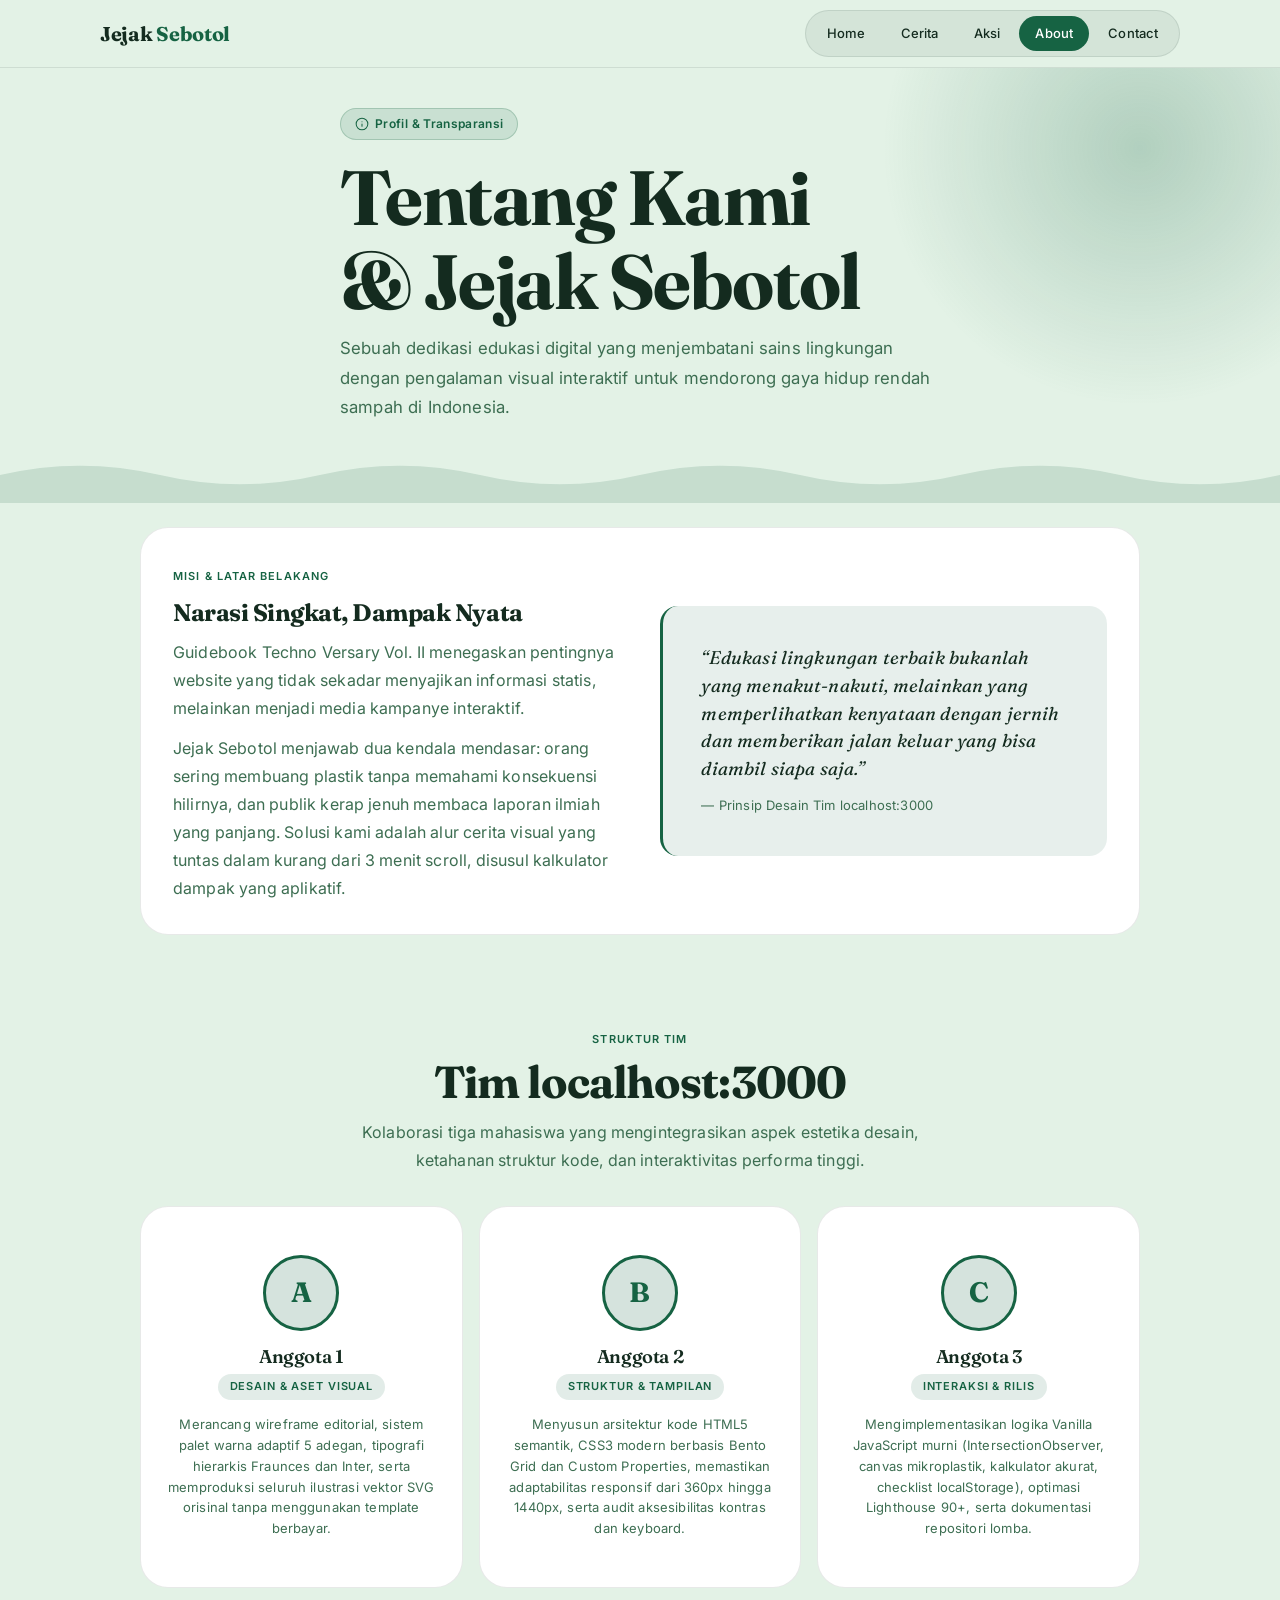
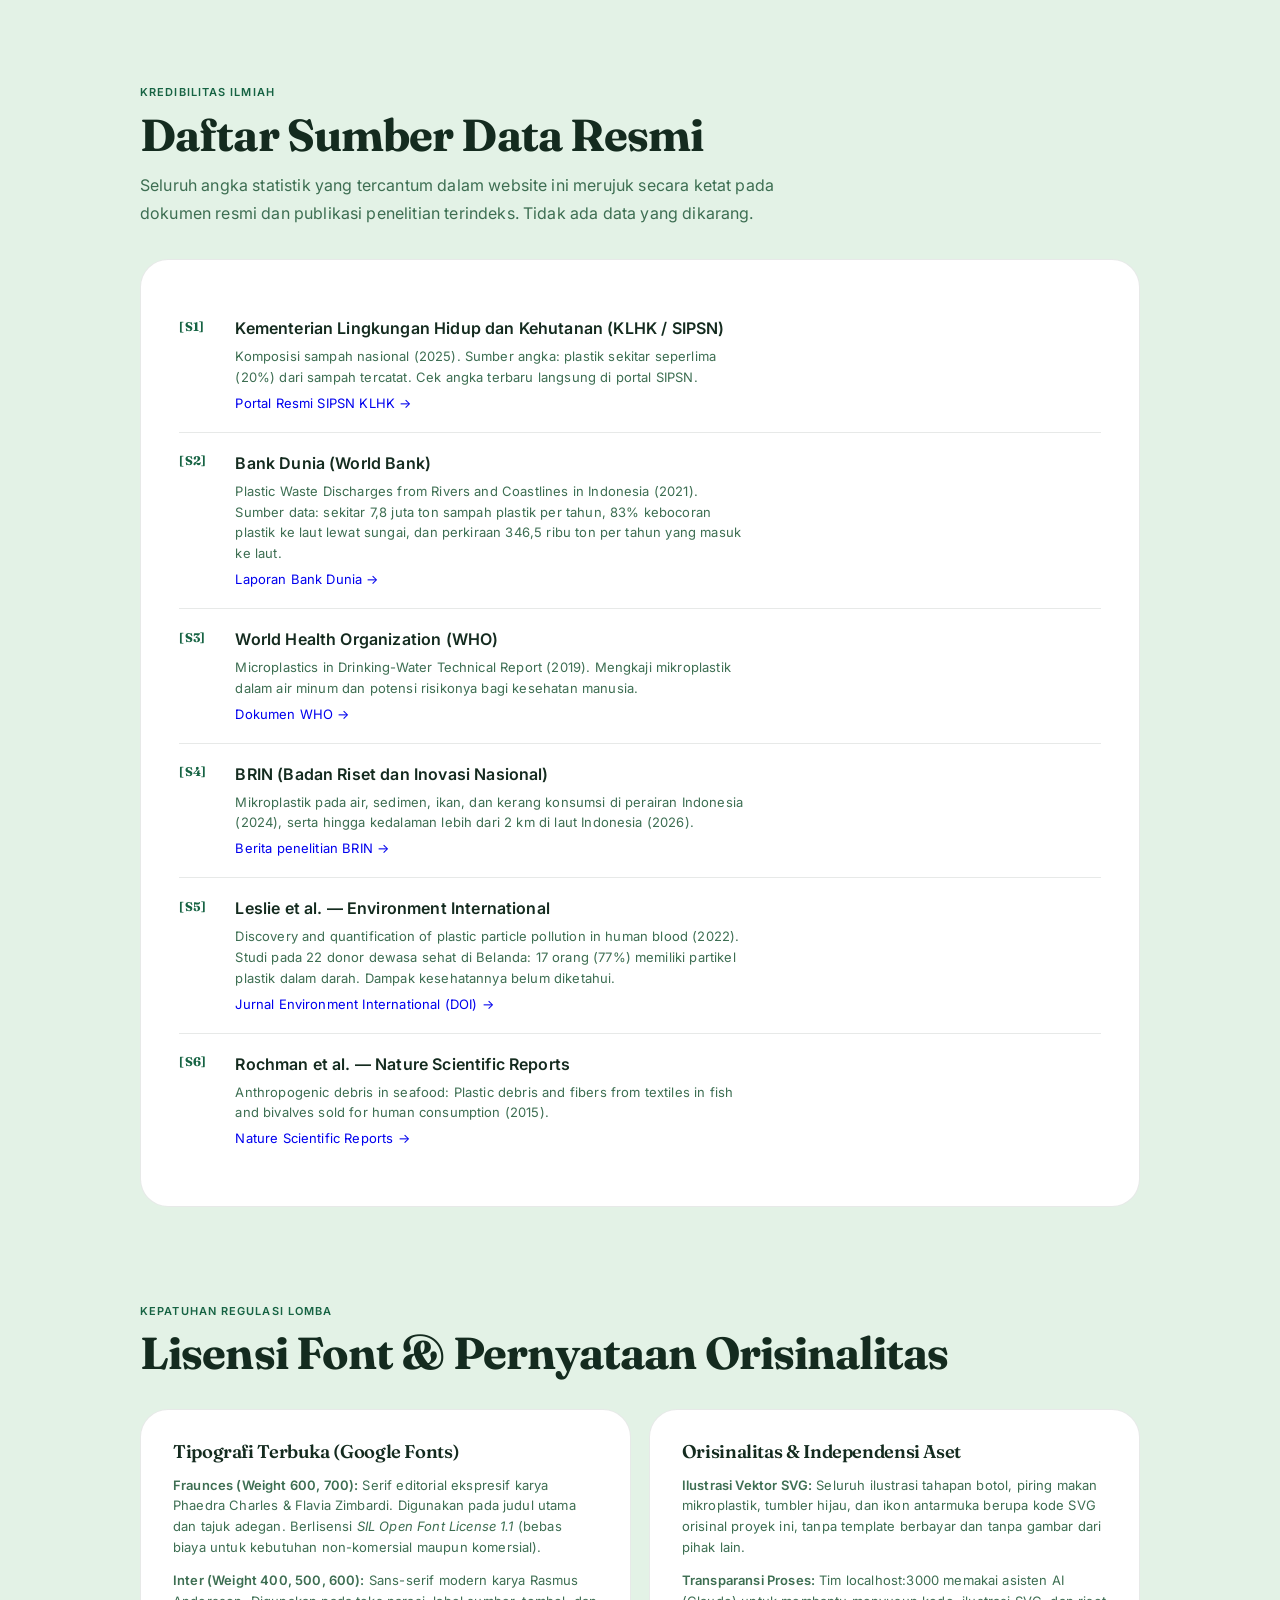
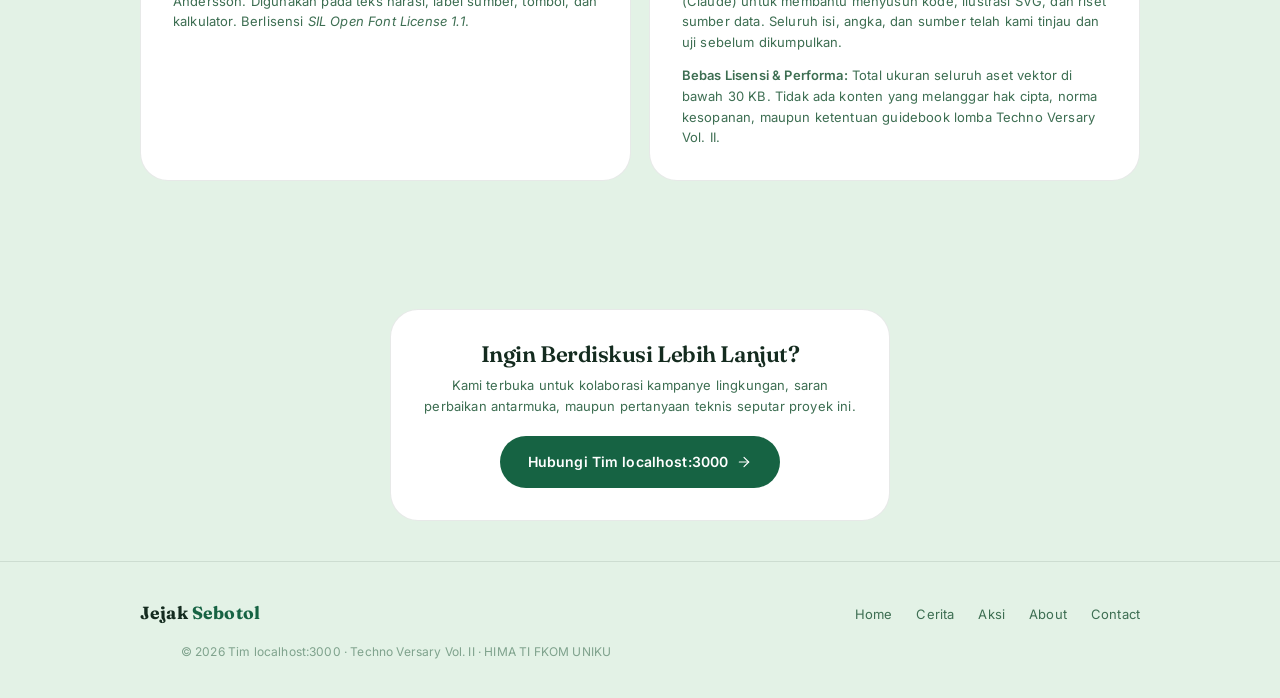
==== commit 97b1c676: "update" ====
--- a/about.html
+++ b/about.html
@@ -48,7 +48,7 @@
   <main id="main-content">
 
     <!-- ── HEADER HALAMAN ── -->
-    <section class="section section--tight" aria-labelledby="about-title">
+    <section class="section section--tight page-head" aria-labelledby="about-title">
       <div class="container" style="max-width: 68ch;">
         <div class="chip mb-2">
           <svg width="14" height="14" viewBox="0 0 24 24" fill="none" stroke="currentColor" stroke-width="1.75" stroke-linecap="round" stroke-linejoin="round" aria-hidden="true"><circle cx="12" cy="12" r="10"/><line x1="12" y1="16" x2="12" y2="12"/><line x1="12" y1="8" x2="12.01" y2="8"/></svg>
--- a/css/style.css
+++ b/css/style.css
@@ -183,7 +183,7 @@
 /* Stat numbers use Fraunces */
 .stat-num {
   font-family: 'Fraunces', Georgia, serif;
-  font-size: clamp(2rem, 5vw, 3.2rem);
+  font-size: clamp(1.75rem, 3vw, 2.2rem);
   font-weight: 700;
   color: var(--accent);
   display: block;
@@ -630,7 +630,7 @@
 .callout {
   margin: var(--space-6) 0;
   padding: var(--space-5) var(--space-5);
-  background: color-mix(in srgb, var(--accent) 10%, transparent);
+  background: var(--bg-card);
   border-left: 3px solid var(--accent);
   border-radius: 0 var(--r-sm) var(--r-sm) 0;
   transition: background var(--dur-bg) var(--ease-out),
@@ -1269,3 +1269,124 @@
   .bottle-stage { position: sticky; top: var(--nav-h); height: 30vh; min-height: 0; padding: 0.5rem 1rem; gap: 0.25rem; z-index: 4; background: var(--bg); border-bottom: 1px solid var(--border); }
   .stage-illus, .stage-illus.active { max-width: min(120px, 22vh); }
 }
+
+/* ── Langkah 3: hero lebih hidup ── */
+
+/* Cahaya lembut  di belakang botol */
+.hero__visual { position: relative; }
+.hero__visual::before {
+  content: "";
+  position: absolute;
+  width: min(80%, 420px);
+  aspect-ratio: 1;
+  border-radius: 50%;
+  background: radial-gradient(circle, rgba(30, 111, 217, 0.28) 0%, rgba(30, 111, 217, 0) 70%);
+  filter: blur(8px);
+  z-index: 0;
+}
+.hero__bottle { position: relative; z-index: 1; }
+
+/* Bayangan di bawah botol yang mengecil saat botol naik */
+.hero__bottle::after {
+  content: "";
+  position: absolute;
+  bottom: 13%;
+  width: 140px;
+  height: 18px;
+  border-radius: 50%;
+  background: rgba(38, 33, 26, 0.18);
+  filter: blur(6px);
+  z-index: 0;
+  animation: shadowPulse 4s cubic-bezier(0.37, 0, 0.63, 1) infinite;
+}
+@keyframes shadowPulse {
+  0%, 100% { transform: scale(1);    opacity: 0.9; }
+  50%      { transform: scale(0.75); opacity: 0.5; }
+}
+@media (prefers-reduced-motion: reduce) {
+  .hero__bottle::after { animation: none; }
+}
+
+/* Strip lama warna perjalanan */
+.journey { display: flex; gap: 0.4rem; margin-top: var(--space-6); max-width: 420px; }
+.journey__step {
+  flex: 1;
+  padding: 0.55rem 0.25rem;
+  border-radius: 999px;
+  background: var(--c);
+  color: #fff;
+  font-size: 0.72rem;
+  font-weight: 600;
+  text-align: center;
+  letter-spacing: 0.04em;
+  border: 1px solid rgba(38, 33, 26, 0.12);
+}
+.journey__step:first-child { color: #26211A; }
+
+/* ── Langkah 4: gelombang air di panggung botol ── */
+.bottle-stage::after {
+  content: "";
+  position: absolute;
+  left: 0;
+  bottom: 0;
+  width: 200%;
+  height: 90px;
+  background: var(--accent);
+  opacity: 0;
+  -webkit-mask-image: url("data:image/svg+xml,%3Csvg xmlns='http://www.w3.org/2000/svg' viewBox='0 0 400 60' preserveAspectRatio='none'%3E%3Cpath d='M0 30 Q50 10 100 30 T200 30 T300 30 T400 30 V60 H0 Z'/%3E%3C/svg%3E");
+  mask-image: url("data:image/svg+xml,%3Csvg xmlns='http://www.w3.org/2000/svg' viewBox='0 0 400 60' preserveAspectRatio='none'%3E%3Cpath d='M0 30 Q50 10 100 30 T200 30 T300 30 T400 30 V60 H0 Z'/%3E%3C/svg%3E");
+  -webkit-mask-size: 25% 100%;
+  mask-size: 25% 100%;
+  -webkit-mask-repeat: repeat-x;
+  mask-repeat: repeat-x;
+  pointer-events: none;
+  transition: opacity 0.9s ease;
+  animation: waveSlide 9s linear infinite;
+}
+body[data-theme="sungai"] .bottle-stage::after,
+body[data-theme="laut"] .bottle-stage::after { opacity: 0.3; }
+@keyframes waveSlide { to { transform: translateX(-25%); } }
+@media (prefers-reduced-motion: reduce) {
+  .bottle-stage::after { animation: none; }
+}
+
+/* ── Langkah 5: kepala halaman bernuansa cerita ── */
+.page-head { position: relative; overflow: hidden; padding-bottom: 5rem; margin-bottom: 1.5rem; }
+.page-head > .container { position: relative; z-index: 1; }
+.page-head::before {
+  content: "";
+  position: absolute;
+  top: -180px;
+  right: -120px;
+  width: 520px;
+  height: 520px;
+  border-radius: 50%;
+  background: radial-gradient(circle, color-mix(in srgb, var(--accent) 24%, transparent) 0%, transparent 70%);
+  pointer-events: none;
+}
+.page-head::after {
+  content: "";
+  position: absolute;
+  left: 0;
+  bottom: 0;
+  width: 100%;
+  height: 56px;
+  background: var(--accent);
+  opacity: 0.14;
+  -webkit-mask-image: url("data:image/svg+xml,%3Csvg xmlns='http://www.w3.org/2000/svg' viewBox='0 0 400 60' preserveAspectRatio='none'%3E%3Cpath d='M0 30 Q50 10 100 30 T200 30 T300 30 T400 30 V60 H0 Z'/%3E%3C/svg%3E");
+  mask-image: url("data:image/svg+xml,%3Csvg xmlns='http://www.w3.org/2000/svg' viewBox='0 0 400 60' preserveAspectRatio='none'%3E%3Cpath d='M0 30 Q50 10 100 30 T200 30 T300 30 T400 30 V60 H0 Z'/%3E%3C/svg%3E");
+  -webkit-mask-size: 50% 100%;
+  mask-size: 50% 100%;
+  -webkit-mask-repeat: repeat-x;
+  mask-repeat: repeat-x;
+  pointer-events: none;
+}
+
+/* ── Perbaikan: botol tidak terpotong di panggung HP ── */
+@media (max-width: 1024px) {
+  .stage-illus, .stage-illus.active {
+    width: auto;
+    max-width: 100%;
+    max-height: calc(30vh - 2rem);
+  }
+}
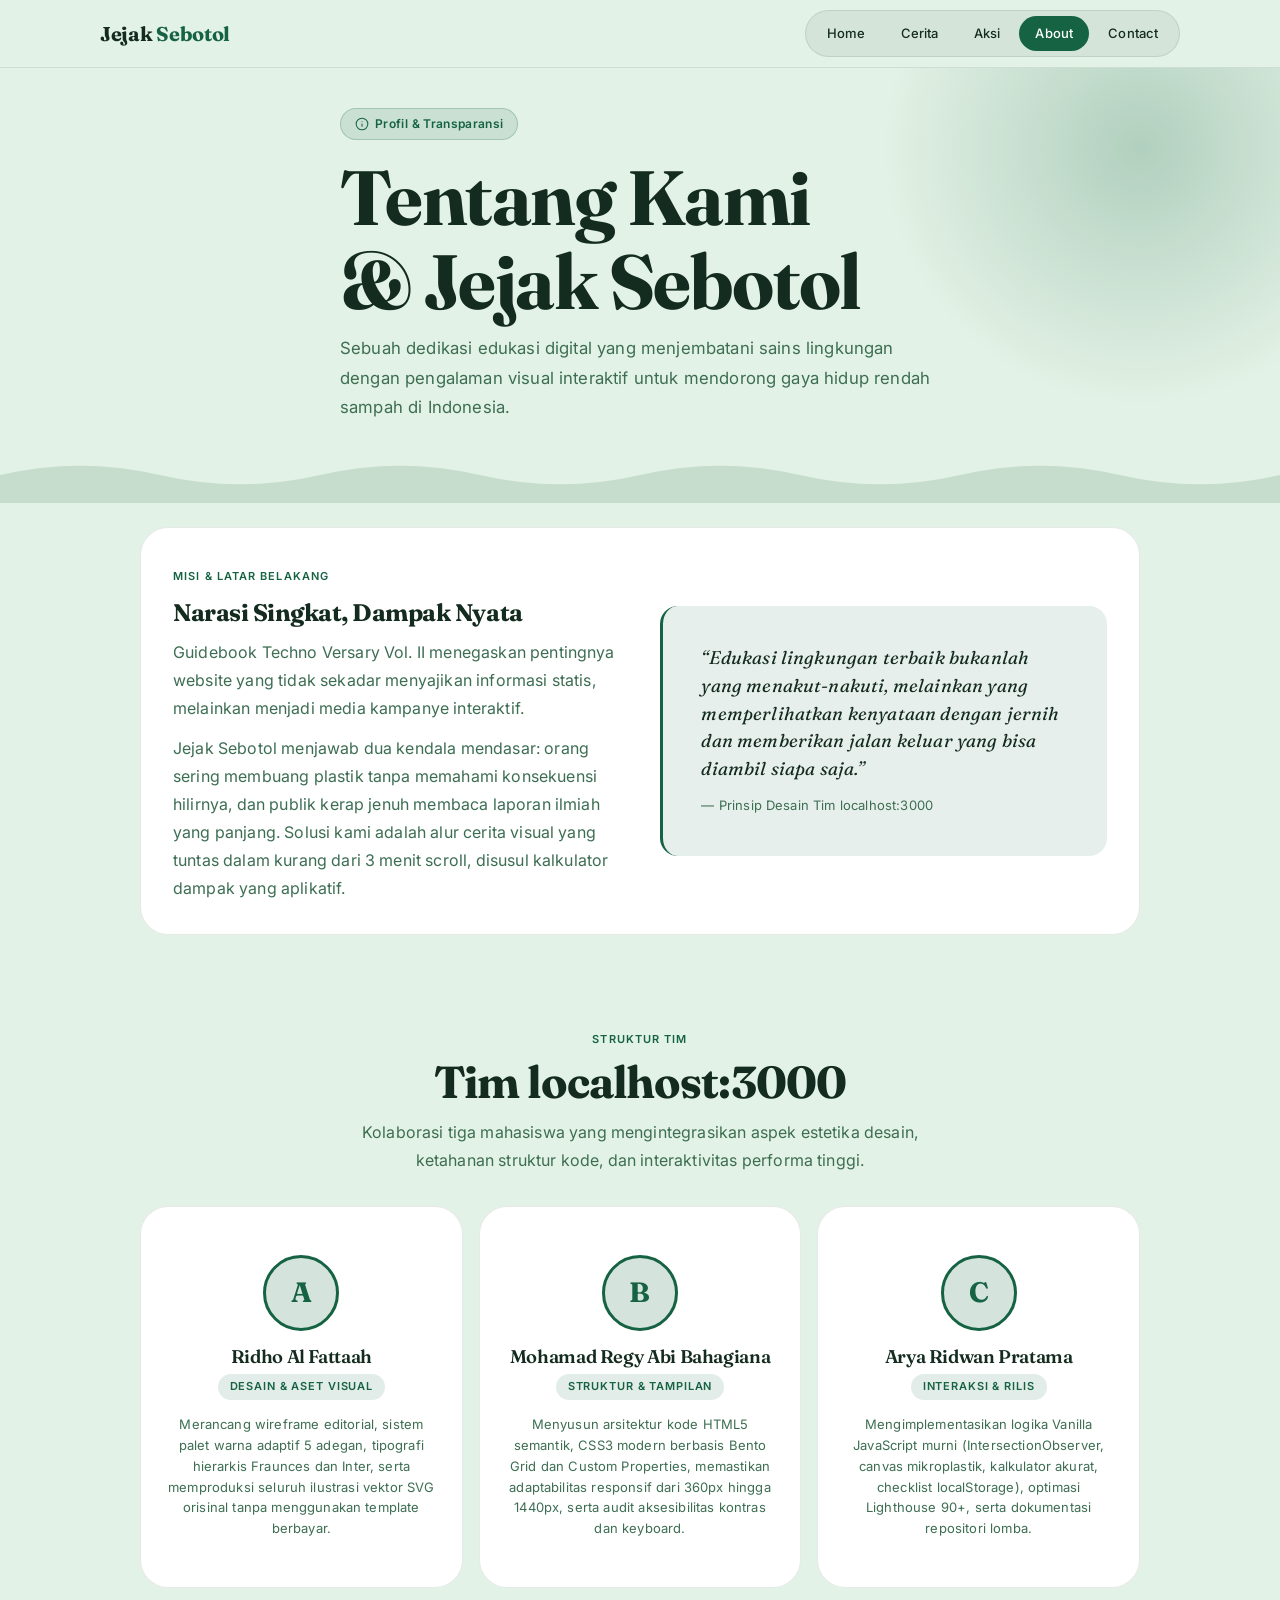
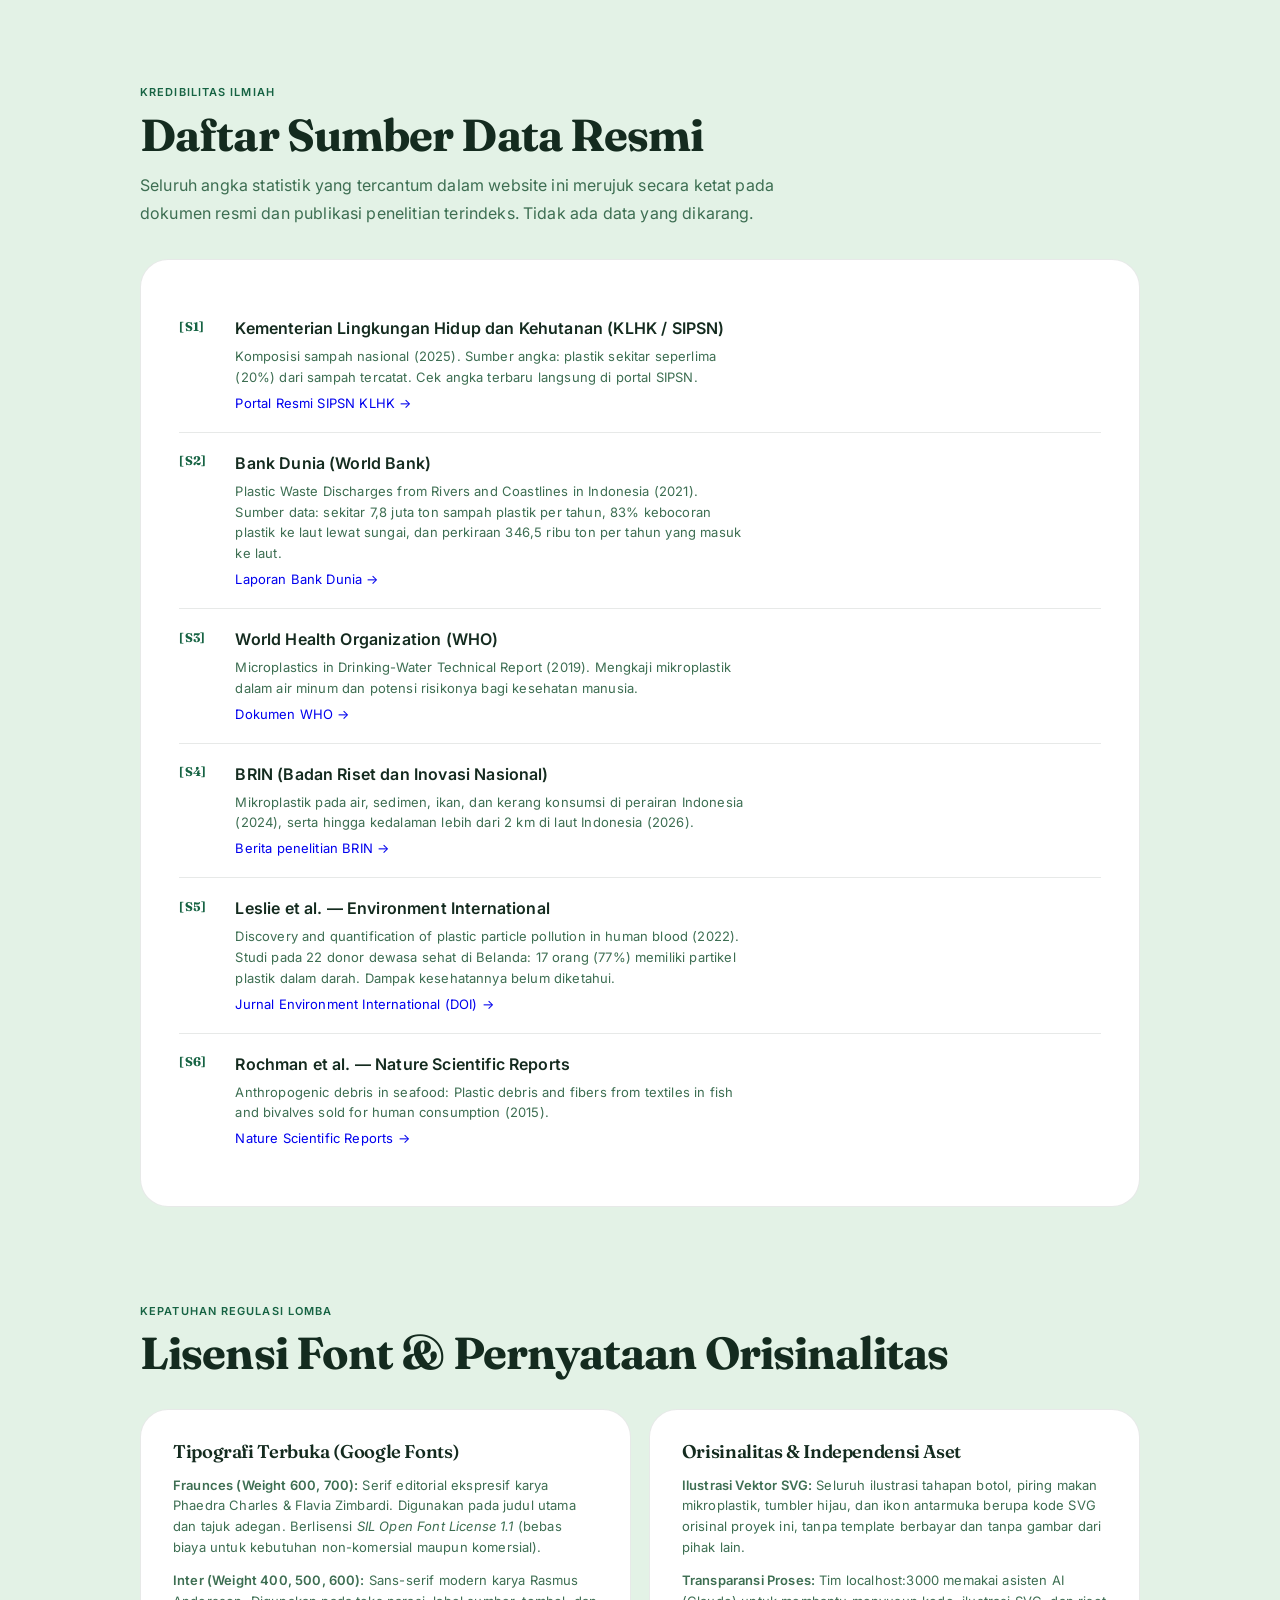
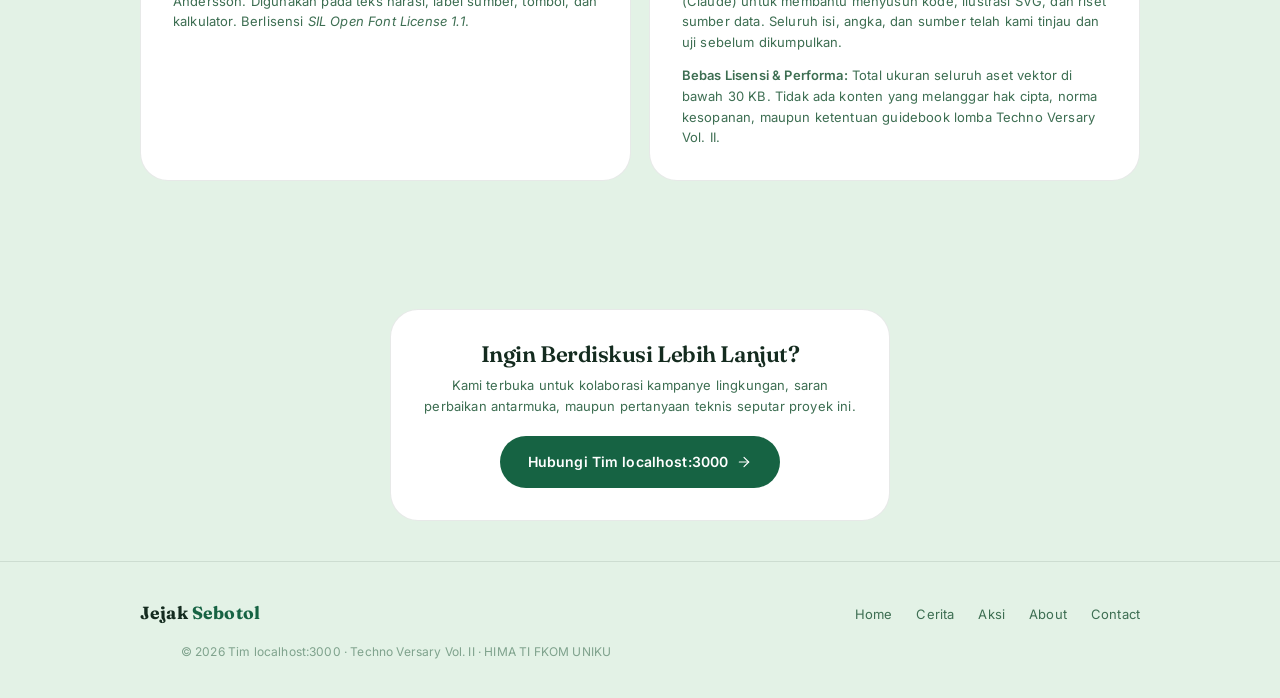
==== commit 7a56e322: "Perbaiki sisa klaim, tanggal contact, dan nama tim" ====
--- a/about.html
+++ b/about.html
@@ -102,30 +102,30 @@
 
         <div class="team-grid">
 
-          <!-- Anggota 1 -->
+          <!-- Ridho Al Fattaah -->
           <article class="team-card fade-up">
             <div class="team-avatar" aria-hidden="true">A</div>
-            <h3 style="font-size: 1.15rem;">Anggota 1</h3>
+            <h3 style="font-size: 1.15rem;">Ridho Al Fattaah</h3>
             <span class="team-role">Desain &amp; Aset Visual</span>
             <p class="text-sm text-muted">
               Merancang wireframe editorial, sistem palet warna adaptif 5 adegan, tipografi hierarkis Fraunces dan Inter, serta memproduksi seluruh ilustrasi vektor SVG orisinal tanpa menggunakan template berbayar.
             </p>
           </article>
 
-          <!-- Anggota 2 -->
+          <!-- Mohamad Regy Abi Bahagiana -->
           <article class="team-card fade-up">
             <div class="team-avatar" aria-hidden="true">B</div>
-            <h3 style="font-size: 1.15rem;">Anggota 2</h3>
+            <h3 style="font-size: 1.15rem;">Mohamad Regy Abi Bahagiana</h3>
             <span class="team-role">Struktur &amp; Tampilan</span>
             <p class="text-sm text-muted">
               Menyusun arsitektur kode HTML5 semantik, CSS3 modern berbasis Bento Grid dan Custom Properties, memastikan adaptabilitas responsif dari 360px hingga 1440px, serta audit aksesibilitas kontras dan keyboard.
             </p>
           </article>
 
-          <!-- Anggota 3 -->
+          <!-- Arya Ridwan Pratama -->
           <article class="team-card fade-up">
             <div class="team-avatar" aria-hidden="true">C</div>
-            <h3 style="font-size: 1.15rem;">Anggota 3</h3>
+            <h3 style="font-size: 1.15rem;">Arya Ridwan Pratama</h3>
             <span class="team-role">Interaksi &amp; Rilis</span>
             <p class="text-sm text-muted">
               Mengimplementasikan logika Vanilla JavaScript murni (IntersectionObserver, canvas mikroplastik, kalkulator akurat, checklist localStorage), optimasi Lighthouse 90+, serta dokumentasi repositori lomba.
